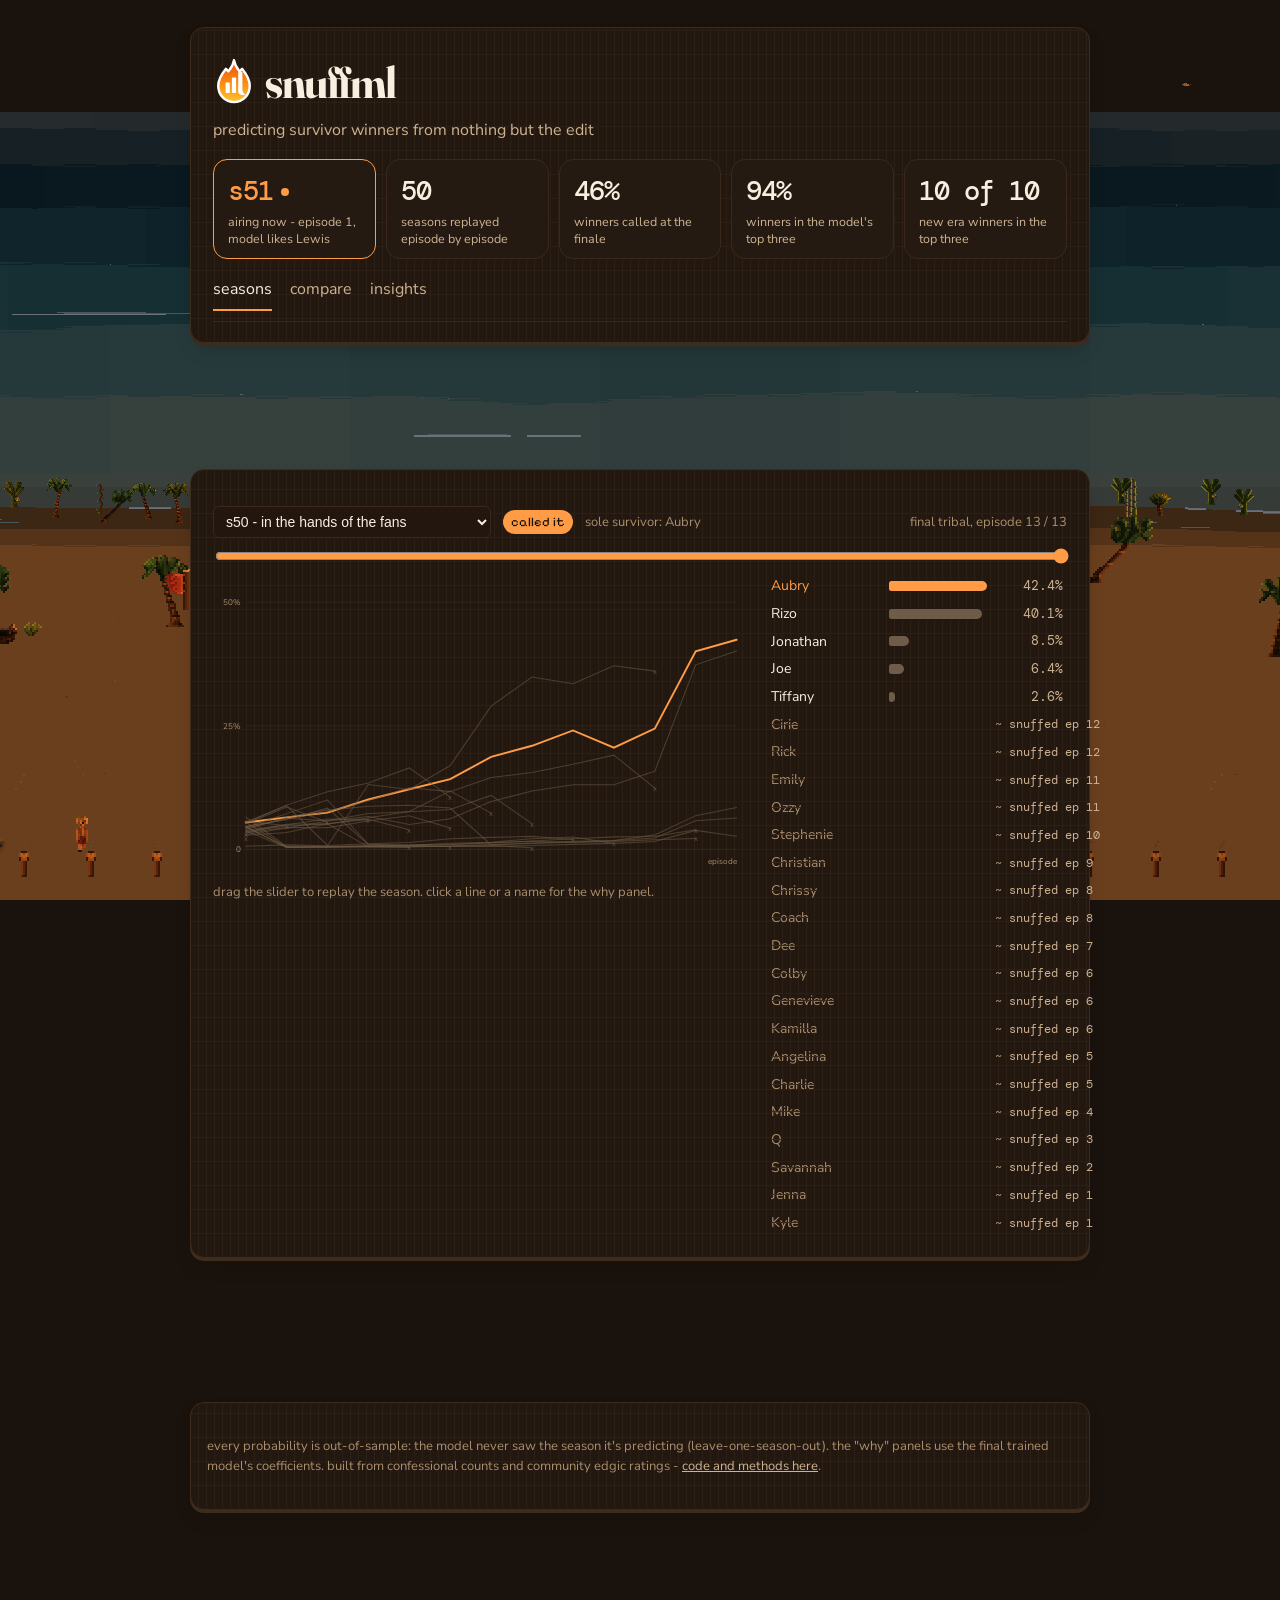
==== docs/index.html @ 655a6d67 "s51 is airing, put it on the site also fixes in_game, exile island counted as eliminated" ====
<!doctype html>
<html lang="en">
<head>
<meta charset="utf-8">
<meta name="viewport" content="width=device-width, initial-scale=1">
<title>snuffml - does the edit know the winner?</title>
<meta name="description" content="predicting survivor winners from nothing but the edit. 50 seasons replayed episode by episode with out-of-sample probabilities.">
<meta property="og:title" content="snuffml - does the edit know the winner?">
<meta property="og:description" content="predicting survivor winners from nothing but the edit. 50 seasons replayed episode by episode.">
<meta property="og:image" content="https://amonsalve1.github.io/snuff_ml/banner.png">
<meta name="theme-color" content="#faf6ec">
<link rel="icon" type="image/svg+xml" href="logo.svg">
<link rel="preload" href="fonts/nunito-sans.woff2" as="font" type="font/woff2" crossorigin>
<link rel="preload" href="fonts/dm-mono-400.woff2" as="font" type="font/woff2" crossorigin>
<link rel="stylesheet" href="site.css?v=29">
<script>
  // light state before first paint so the page never flashes the wrong palette.
  // mirrors js/daypart.js - keep the thresholds in sync.
  (function () {
    var m = (location.hash || '').match(/^#\/season\/(\d+)(?:\/(\d+))?/);
    var part = 'midday';
    if (/^#\/compare/.test(location.hash)) part = 'golden';
    else if (/^#\/insights/.test(location.hash)) part = 'morning';
    else if (m && m[2]) {
      // no episode count yet at boot, so assume a 13 episode season; the real
      // count corrects this on first render without a visible jump
      var p = Math.max(0, Math.min(1, (parseInt(m[2], 10) - 1) / 12));
      part = p < 0.4 ? 'midday' : p < 0.7 ? 'golden' : p < 0.9 ? 'dusk' : 'night';
    }
    var root = document.documentElement;
    root.dataset.daypart = part;
    root.dataset.theme = part === 'dusk' || part === 'night' ? 'night' : 'day';
  })();
</script>
</head>
<body>
<canvas id="scene" aria-hidden="true"></canvas>
<header class="plank">
  <h1><img class="logo" src="logo.svg" alt="">snuffml</h1>
  <p class="tag">predicting survivor winners from nothing but the edit</p>
  <div id="hero-stats" class="stats" hidden></div>
  <nav>
    <a href="#/season/50" data-view="season">seasons</a>
    <a href="#/compare" data-view="compare">compare</a>
    <a href="#/insights" data-view="insights">insights</a>
  </nav>
</header>

<main class="plank">
  <section id="view-season" hidden></section>
  <section id="view-compare" hidden></section>
  <section id="view-insights" hidden></section>
</main>

<footer class="plank">
  <p>every probability is out-of-sample: the model never saw the season it's
  predicting (leave-one-season-out). the "why" panels use the final trained
  model's coefficients. built from confessional counts and community edgic
  ratings - <a href="https://github.com/amonsalve1/snuff_ml">code and methods here</a>.</p>
</footer>

<div id="tooltip" hidden></div>
<script type="module" src="js/app.js?v=29"></script>
</body>
</html>
---- docs/site.css ----
/* ---------------------------------------------------------------- type ---- */
/* self hosted, latin only. the display face is the full fraunces build so the
   optical size and wonk axes actually do something; it loads as optional so a
   late swap can never reflow a chart label. */
@font-face {
  font-family: "Fraunces";
  src: url("fonts/fraunces.woff2") format("woff2");
  font-weight: 100 900;
  font-display: optional;
}
@font-face {
  font-family: "Nunito Sans";
  src: url("fonts/nunito-sans.woff2") format("woff2");
  font-weight: 200 1000;
  font-display: swap;
}
@font-face {
  font-family: "Pixelify Sans";
  src: url("fonts/pixelify.woff2") format("woff2");
  font-weight: 400 700;
  font-display: swap;
}
@font-face {
  font-family: "DM Mono";
  src: url("fonts/dm-mono-400.woff2") format("woff2");
  font-weight: 400;
  font-display: swap;
}
@font-face {
  font-family: "DM Mono";
  src: url("fonts/dm-mono-500.woff2") format("woff2");
  font-weight: 500;
  font-display: swap;
}

/* ------------------------------------------------------------- palette ---- */
/* registering the colours makes them animatable, so a daypart change can cross
   fade the whole page without redrawing a single svg node. */
@property --bg { syntax: "<color>"; inherits: true; initial-value: #faf6ec; }
@property --panel { syntax: "<color>"; inherits: true; initial-value: #f1ecdd; }
@property --parchment { syntax: "<color>"; inherits: true; initial-value: #f4eeda; }
@property --parchment-line { syntax: "<color>"; inherits: true; initial-value: #d9d0b2; }
@property --field { syntax: "<color>"; inherits: true; initial-value: #ffffff; }
@property --ink { syntax: "<color>"; inherits: true; initial-value: #2b2820; }
@property --muted { syntax: "<color>"; inherits: true; initial-value: #605b4b; }
@property --faint { syntax: "<color>"; inherits: true; initial-value: #6b6755; }
@property --line { syntax: "<color>"; inherits: true; initial-value: #ddd6c1; }
@property --flame { syntax: "<color>"; inherits: true; initial-value: #b34800; }
@property --amber { syntax: "<color>"; inherits: true; initial-value: #8a6408; }
@property --gray { syntax: "<color>"; inherits: true; initial-value: #c6bfab; }
@property --good { syntax: "<color>"; inherits: true; initial-value: #4d6b31; }
@property --bad { syntax: "<color>"; inherits: true; initial-value: #953527; }
@property --plank { syntax: "<color>"; inherits: true; initial-value: #eee8d6; }
@property --plank-grain { syntax: "<color>"; inherits: true; initial-value: #eee8d6; }
@property --plank-edge { syntax: "<color>"; inherits: true; initial-value: #eee8d6; }
@property --on-flame { syntax: "<color>"; inherits: true; initial-value: #fff8f0; }

/* six light states. the season scrubber walks midday -> golden -> dusk -> night;
   compare sits at golden and insights at morning. every ink/surface pair here
   clears wcag AA against its own background - the dark states are not the light
   ones dimmed, they are stepped separately so numbers stay readable. */
:root,
:root[data-daypart="midday"] {
  --plank: #eee8d6; --plank-grain: #e0d8c2; --plank-edge: #c9bfa2;
  --bg: #faf6ec; --panel: #f1ecdd; --parchment: #f4eeda; --parchment-line: #d9d0b2;
  --field: #fffdf6; --ink: #2b2820; --muted: #605b4b; --faint: #6b6755;
  --line: #ddd6c1; --flame: #af4600; --amber: #8a6408; --gray: #c6bfab;
  --good: #4d6b31; --bad: #953527; --on-flame: #fff8f0;
}
:root[data-daypart="dawn"] {
  --plank: #f3ded0; --plank-grain: #e6cdbb; --plank-edge: #d3b7a2;
  --bg: #fdefe6; --panel: #f7e2d4; --parchment: #f9e8db; --parchment-line: #e0c6b4;
  --field: #fff9f4; --ink: #2f2620; --muted: #665246; --faint: #755e50;
  --line: #e8d3c4; --flame: #b0400d; --amber: #8f6410; --gray: #cdb7a6;
  --good: #4f6836; --bad: #9c3122; --on-flame: #fff8f0;
}
:root[data-daypart="morning"] {
  --plank: #f2e7d2; --plank-grain: #e5d8bf; --plank-edge: #d2c3a4;
  --bg: #fdf5e8; --panel: #f4ebd8; --parchment: #f7f0dd; --parchment-line: #ddd2b6;
  --field: #fffcf4; --ink: #2c2821; --muted: #615a4d; --faint: #6b6454;
  --line: #e2d9c4; --flame: #b04700; --amber: #8a6408; --gray: #c8c0ab;
  --good: #4d6b31; --bad: #98362a; --on-flame: #fff8f0;
}
:root[data-daypart="golden"] {
  --plank: #f4e0bd; --plank-grain: #e8d0a6; --plank-edge: #d0b585;
  --bg: #fdf0d9; --panel: #f7e5c4; --parchment: #faecd0; --parchment-line: #e2cda2;
  --field: #fff9ec; --ink: #33291d; --muted: #63543a; --faint: #706041;
  --line: #e6d2ab; --flame: #af4005; --amber: #8a6208; --gray: #cfbb95;
  --good: #4e6630; --bad: #96331e; --on-flame: #fff8f0;
}
:root[data-daypart="dusk"] {
  --plank: #33231a; --plank-grain: #3d2b20; --plank-edge: #4d3826;
  --bg: #2a1d17; --panel: #372619; --parchment: #3d2b1c; --parchment-line: #5a4029;
  --field: #33231a; --ink: #f7ecdd; --muted: #c9b295; --faint: #a58f72;
  --line: #4a3526; --flame: #ff8a33; --amber: #e8ae43; --gray: #7a6752;
  --good: #9dc06a; --bad: #f07a5e; --on-flame: #2a1408;
}
:root[data-daypart="night"] {
  --plank: #231810; --plank-grain: #2c1f15; --plank-edge: #3d2b1c;
  --bg: #1a120d; --panel: #251a12; --parchment: #2b1e14; --parchment-line: #48331f;
  --field: #22160f; --ink: #f9efe0; --muted: #cdb392; --faint: #a98e6c;
  --line: #3a281c; --flame: #ff9c45; --amber: #f0b957; --gray: #6e5c48;
  --good: #a8c974; --bad: #f4836a; --on-flame: #1f1006;
}

:root {
  /* type */
  --font-display: "Fraunces", "Iowan Old Style", Georgia, serif;
  --font-sans: "Nunito Sans", -apple-system, "Segoe UI", Roboto, Helvetica, sans-serif;
  --font-mono: "DM Mono", ui-monospace, "SF Mono", Menlo, monospace;
  --font-pixel: "Pixelify Sans", "Courier New", monospace;
  --t--1: 13px;
  --t-0: 16px;
  --t-1: 20px;
  --t-2: 26px;
  --t-3: 34px;
  --t-4: 44px;
  /* space */
  --sp-1: 4px;
  --sp-2: 8px;
  --sp-3: 14px;
  --sp-4: 20px;
  --sp-5: 32px;
  --sp-6: 48px;
  /* a radius language: cards are soft, chips are pills, data ends are clipped */
  --r-card: 14px;
  --r-chip: 999px;
  --r-bar: 3px;
  /* custom curves only. light is slow to change, controls are quick */
  --ease-light: cubic-bezier(0.32, 0.06, 0.22, 1);
  --ease-out: cubic-bezier(0.22, 1, 0.36, 1);
  --t-fast: 140ms;
  --t-mid: 260ms;
  --t-light: 900ms;

  transition:
    --bg var(--t-light) var(--ease-light),
    --panel var(--t-light) var(--ease-light),
    --parchment var(--t-light) var(--ease-light),
    --parchment-line var(--t-light) var(--ease-light),
    --field var(--t-light) var(--ease-light),
    --ink var(--t-light) var(--ease-light),
    --muted var(--t-light) var(--ease-light),
    --faint var(--t-light) var(--ease-light),
    --line var(--t-light) var(--ease-light),
    --flame var(--t-light) var(--ease-light),
    --amber var(--t-light) var(--ease-light),
    --gray var(--t-light) var(--ease-light),
    --good var(--t-light) var(--ease-light),
    --bad var(--t-light) var(--ease-light),
    --plank var(--t-light) var(--ease-light),
    --plank-grain var(--t-light) var(--ease-light),
    --on-flame var(--t-light) var(--ease-light);
}

/* the light cuts instead of fading when motion is unwelcome */
@media (prefers-reduced-motion: reduce) {
  :root { transition: none; }
}

* { box-sizing: border-box; }

/* the island is the page now: a fixed world behind everything that scrolling
   walks you down through. the content rides on planks and parchment on top of
   it, which is what keeps every number on an opaque surface. */
#scene {
  position: fixed;
  inset: 0;
  width: 100vw;
  height: 100vh;
  z-index: -2;
  pointer-events: none;
}

/* planks: the surfaces the information actually sits on. grain is two very low
   contrast repeating gradients, so it reads as wood without ever fighting text
   (measured at 1.1-1.2:1 against the plank itself). */
.plank {
  border-radius: var(--r-card);
  padding-top: var(--sp-4);
  padding-bottom: var(--sp-4);
  background-color: var(--plank);
  background-image:
    repeating-linear-gradient(90deg, transparent 0 7px, var(--plank-grain) 7px 8px),
    repeating-linear-gradient(0deg, transparent 0 23px, var(--plank-grain) 23px 24px);
  border: 1px solid var(--plank-edge);
  box-shadow: 0 3px 0 0 var(--plank-edge), 0 10px 22px -12px rgba(20, 12, 6, 0.55);
}

/* with a scene under the page, the reading column becomes a sheet of paper
   lying on the beach: solid where the data is, island showing at the margins.
   this is the whole legibility contract - atmosphere in the chrome, never
   under a number. */
header, main, footer { position: relative; }
main > section { position: relative; }


body {
  margin: 0;
  background: var(--bg);
  color: var(--ink);
  font: var(--t-0)/1.55 var(--font-sans);
  font-variation-settings: "wght" 400;
}

header, main, footer {
  max-width: 900px;
  margin: 0 auto;
  padding: 0 22px;
}
/* gaps between the boards are where the island shows through */
header { margin-top: 3vh; }
main { margin-top: 14vh; }
footer { margin-top: 16vh; margin-bottom: 12vh; }


h1 {
  font-family: var(--font-display);
  font-size: var(--t-4);
  font-weight: 700;
  /* the display face carries opsz and wonk; at this size both are the point */
  font-variation-settings: "opsz" 96, "WONK" 1;
  margin: 0;
  letter-spacing: -1.5px;
  display: flex;
  align-items: center;
  gap: 10px;
}
.logo {
  width: 42px;
  height: auto;
  animation: flicker 3s infinite ease-in-out;
  transform-origin: 50% 88%;
}
@keyframes flicker {
  0%, 100% { transform: scaleY(1) rotate(-0.6deg); }
  30% { transform: scaleY(1.04) rotate(1deg); }
  55% { transform: scaleY(0.97) rotate(-1.2deg); }
  75% { transform: scaleY(1.02) rotate(0.5deg); }
}
@media (prefers-reduced-motion: reduce) { .logo { animation: none; } }

.stats { display: grid; grid-template-columns: repeat(4, 1fr); gap: 10px; margin: 16px 0 18px; }
.stats .tile {
  background: var(--panel);
  border: 1px solid var(--line);
  border-radius: var(--r-card);
  padding: 10px 14px;
}
.stats .tile b {
  display: block;
  font-family: var(--font-mono);
  font-weight: 500;
  font-size: 27px;
  letter-spacing: -1px;
}
.stats .tile span { display: block; color: var(--muted); font-size: 12.5px; line-height: 1.35; margin-top: 2px; }
@media (max-width: 720px) { .stats { grid-template-columns: 1fr 1fr; } }
h2 {
  font-family: var(--font-display);
  font-size: var(--t-2);
  font-weight: 600;
  font-variation-settings: "opsz" 48, "WONK" 1;
  letter-spacing: -0.4px;
  margin: var(--sp-5) 0 var(--sp-1);
}
h3 {
  font-family: var(--font-display);
  font-size: var(--t-0);
  font-weight: 600;
  font-variation-settings: "opsz" 24, "WONK" 1;
  margin: 18px 0 4px;
  color: var(--muted);
}
h1, h2, h3, nav, .tag, button, label, select { text-transform: lowercase; }
.tag { color: var(--muted); margin: 2px 0 14px; }

nav { display: flex; gap: 18px; border-bottom: 1px solid var(--line); padding-bottom: 10px; }
nav a { color: var(--muted); text-decoration: none; }
nav a.active { color: var(--ink); border-bottom: 2px solid var(--flame); padding-bottom: 8px; }
nav a:hover { color: var(--ink); }

main { padding-bottom: 40px; }

footer {
  border-top: 1px solid var(--line);
  color: var(--faint);
  font-size: 13px;
  padding: 14px 16px 30px;
}
footer a { color: var(--muted); }

select, button, input[type="range"] { accent-color: var(--flame); }
select {
  background: var(--field);
  color: var(--ink);
  border: 1px solid var(--line);
  border-radius: 6px;
  padding: 6px 8px;
  font-size: 14px;
}

.controls { display: flex; flex-wrap: wrap; gap: 12px; align-items: center; margin: 16px 0 8px; }
.controls .spacer { flex: 1; }

.badge {
  font-family: var(--font-pixel);
  font-size: 13px;
  font-weight: 600;
  padding: 2px 8px;
  border-radius: var(--r-chip);
  color: var(--on-flame);
}
.badge.called { background: var(--flame); }
.badge.top3 { background: var(--amber); }
.badge.missed, .badge.edge { background: var(--bad); }

/* ---------------------------------------------------------------- live ---- */
/* a season still on the air. every colour here is a daypart token, so the live
   state comes along for free in all six light states. the chip is ink on panel
   (11:1 at the worst daypart) with the flame only doing the dot and the edge,
   because flame on plank is a hair over AA and a chip is not the place to spend
   that margin. */
.badge.live {
  display: inline-flex;
  align-items: center;
  gap: 6px;
  background: var(--panel);
  color: var(--ink);
  border: 1px solid var(--flame);
}
.badge.live .dot {
  width: 7px;
  height: 7px;
  border-radius: 50%;
  background: var(--flame);
  animation: live-pulse 1.8s var(--ease-light) infinite;
}
@keyframes live-pulse {
  0%, 100% { opacity: 1; transform: scale(1); }
  50% { opacity: 0.4; transform: scale(0.7); }
}
/* the pulse is the only thing that moves; without motion it just sits there lit */
@media (prefers-reduced-motion: reduce) {
  .badge.live .dot { animation: none; opacity: 1; transform: none; }
}

/* "model likes: X" stands in for "sole survivor: X". muted label, ink name, so
   it never reads like a result */
.note.pick { color: var(--muted); }
.note.pick b { color: var(--ink); font-weight: 700; }

/* the airing season gets a fifth hero tile and it is a link into the season */
.stats.has-live { grid-template-columns: repeat(5, 1fr); }
.stats .tile.live {
  display: block;
  color: inherit;
  text-decoration: none;
  border-color: var(--flame);
}
.stats .tile.live:hover { background: var(--field); }
.stats .tile.live:focus-visible { outline: 2px solid var(--flame); outline-offset: 2px; }
.stats .tile.live b { color: var(--flame); }
.stats .tile.live b::after {
  content: "";
  display: inline-block;
  vertical-align: middle;
  width: 8px;
  height: 8px;
  margin: -2px 0 0 8px;
  border-radius: 50%;
  background: var(--flame);
  animation: live-pulse 1.8s var(--ease-light) infinite;
}
@media (prefers-reduced-motion: reduce) {
  .stats .tile.live b::after { animation: none; }
}
/* five tiles need the room; below that the live one is a banner over a 2x2 */
@media (max-width: 880px) {
  .stats.has-live { grid-template-columns: 1fr 1fr; }
  .stats.has-live .tile.live { grid-column: 1 / -1; }
}

.chart-wrap { position: relative; }
.chart-wrap svg { width: 100%; height: auto; display: block; }

#tooltip {
  font-family: var(--font-mono);
  position: fixed;
  pointer-events: none;
  background: var(--ink);
  color: var(--bg);
  font-size: 13px;
  padding: 4px 8px;
  border-radius: 6px;
  z-index: 10;
  white-space: nowrap;
}

.layout { display: grid; grid-template-columns: 1fr 300px; gap: 20px; align-items: start; }
@media (max-width: 720px) { .layout { grid-template-columns: 1fr; } }

.board { font-size: 14px; }
.board .row {
  display: grid;
  grid-template-columns: 110px 1fr 68px;
  gap: 8px;
  align-items: center;
  padding: 3px 4px;
  border-radius: 6px;
  cursor: pointer;
}
.board .row:hover, .board .row.selected { background: var(--panel); }
.board .row > span:nth-child(2) { display: block; }
.board .row .bar {
  display: block;
  height: 10px;
  border-radius: var(--r-bar) 6px 6px var(--r-bar);
  background: var(--gray);
  transition: width 0.25s ease;
}
/* .leader is the live season's front runner: same treatment as a winner, since
   it is the same "this is the one the model is pointing at" row */
.board .row.winner .bar, .board .row.leader .bar { background: var(--flame); }
.board .row.winner .name, .board .row.leader .name { color: var(--flame); font-weight: 600; }
.board .row .pct { text-align: right; color: var(--muted); font-family: var(--font-mono); font-size: 13px; white-space: nowrap; }
.board .row.out { color: var(--faint); cursor: default; }
.board .row.out .name { text-decoration: line-through; text-decoration-color: var(--line); }
.board .row.out .pct::before { content: "~ "; color: var(--faint); }
.board .row.out .pct { font-family: var(--font-mono); font-size: 12px; }
.board .name { overflow: hidden; text-overflow: ellipsis; white-space: nowrap; }

.why {
  background: var(--parchment);
  color: var(--ink);
  border: 1px solid var(--parchment-line);
  border-radius: 4px 10px 6px 10px;
  box-shadow: 0 4px 14px rgba(90, 80, 50, 0.18);
  transform: rotate(-0.6deg);
  padding: 14px 16px;
  font-size: 14px;
  margin: 0 0 18px;
}
.why h3 {
  margin-top: 0;
  color: var(--ink);
  font-weight: 700;
  border-bottom: 1px solid var(--parchment-line);
  padding-bottom: 6px;
}
.why .heat {
  display: flex;
  justify-content: space-between;
  align-items: baseline;
  border-bottom: 1px dashed var(--parchment-line);
  padding-bottom: 6px;
  margin-bottom: 8px;
  font-weight: 700;
}
.why .heat b { font-family: var(--font-mono); font-weight: 500; font-size: 20px; }
.why .heat b.pos { color: var(--flame); }
.why .heat b.neg { color: var(--bad); }
.why select { margin-left: 4px; font-size: 12px; padding: 2px 4px; }
.why .wrow { display: grid; grid-template-columns: 1fr 90px; gap: 8px; align-items: center; margin: 6px 0; }
.why .wrow > span:last-child { display: block; }
.why .wbar { display: block; height: 8px; border-radius: 4px; }
.why .up { background: var(--good); justify-self: start; }
.why .down { background: var(--bad); justify-self: start; }
.why .hint { color: var(--muted); font-size: 12px; }

.duel { display: grid; grid-template-columns: 1fr 1fr; gap: 16px; margin-top: 4px; align-items: start; }
.duel .note, .duel-foot { grid-column: 1 / -1; }
.duel .note { margin: 0 0 2px; font-weight: 600; color: var(--ink); }
.duel .why { margin: 0; }
.duel .why:nth-of-type(2) { transform: rotate(0.5deg); }
.duel-foot { margin-top: 2px; }
@media (max-width: 720px) { .duel { grid-template-columns: 1fr; } }

table { border-collapse: collapse; font-size: 14px; width: 100%; margin: 8px 0 18px; }
th, td { text-align: left; padding: 5px 10px 5px 0; border-bottom: 1px solid var(--line); }
th { color: var(--muted); font-weight: 600; }
td.num { font-family: var(--font-mono); font-size: 13px; }
tr.link { cursor: pointer; }
tr.link:hover td { color: var(--flame); }

.legend { display: flex; gap: 16px; color: var(--muted); font-size: 13px; margin: 6px 0; flex-wrap: wrap; }
.legend .sw { display: inline-block; width: 10px; height: 10px; border-radius: 3px; margin-right: 5px; }

.note { color: var(--faint); font-size: 13px; }

/* the live bet: the model putting money down in public */
.bet {
  margin: var(--sp-3) 0 0;
  padding: 10px 14px;
  font-size: 13px;
  line-height: 1.5;
  color: var(--ink);
  background: var(--panel);
  border-left: 3px solid var(--flame);
  border-radius: 0 var(--r-card) var(--r-card) 0;
}
.bet b { color: var(--flame); }
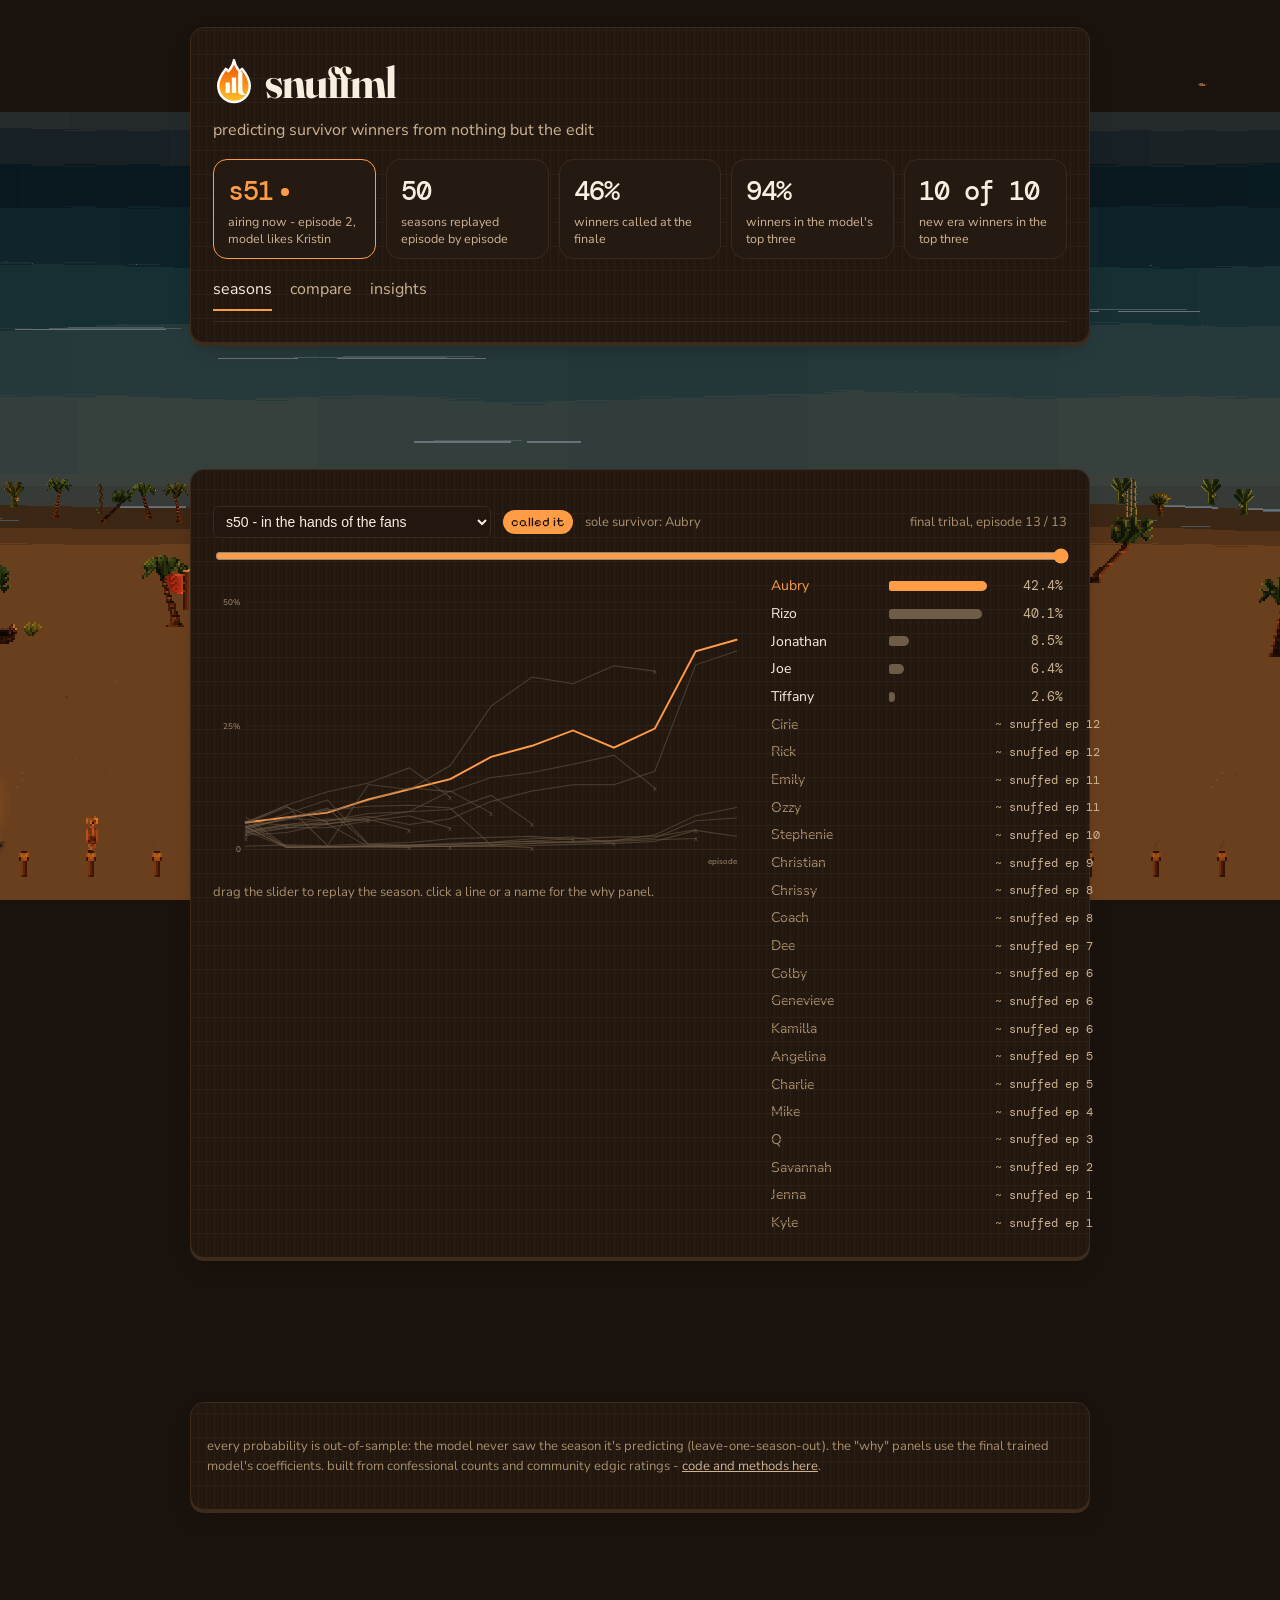
==== commit 32a79ed8: "s51 episode 2, provisional counts hand entered from a fan tally until survivoR catches up" ====
--- a/docs/index.html
+++ b/docs/index.html
@@ -12,7 +12,7 @@
 <link rel="icon" type="image/svg+xml" href="logo.svg">
 <link rel="preload" href="fonts/nunito-sans.woff2" as="font" type="font/woff2" crossorigin>
 <link rel="preload" href="fonts/dm-mono-400.woff2" as="font" type="font/woff2" crossorigin>
-<link rel="stylesheet" href="site.css?v=29">
+<link rel="stylesheet" href="site.css?v=30">
 <script>
   // light state before first paint so the page never flashes the wrong palette.
   // mirrors js/daypart.js - keep the thresholds in sync.
@@ -60,6 +60,6 @@
 </footer>
 
 <div id="tooltip" hidden></div>
-<script type="module" src="js/app.js?v=29"></script>
+<script type="module" src="js/app.js?v=30"></script>
 </body>
 </html>
--- a/docs/site.css
+++ b/docs/site.css
@@ -500,3 +500,15 @@
   border-radius: 0 var(--r-card) var(--r-card) 0;
 }
 .bet b { color: var(--flame); }
+
+/* provisional data: say so on the page, not just in the commit */
+.provisional {
+  margin: var(--sp-3) 0 0;
+  padding: 9px 13px;
+  font-size: 12.5px;
+  line-height: 1.5;
+  color: var(--ink);
+  background: var(--parchment);
+  border: 1px dashed var(--parchment-line);
+  border-radius: var(--r-card);
+}
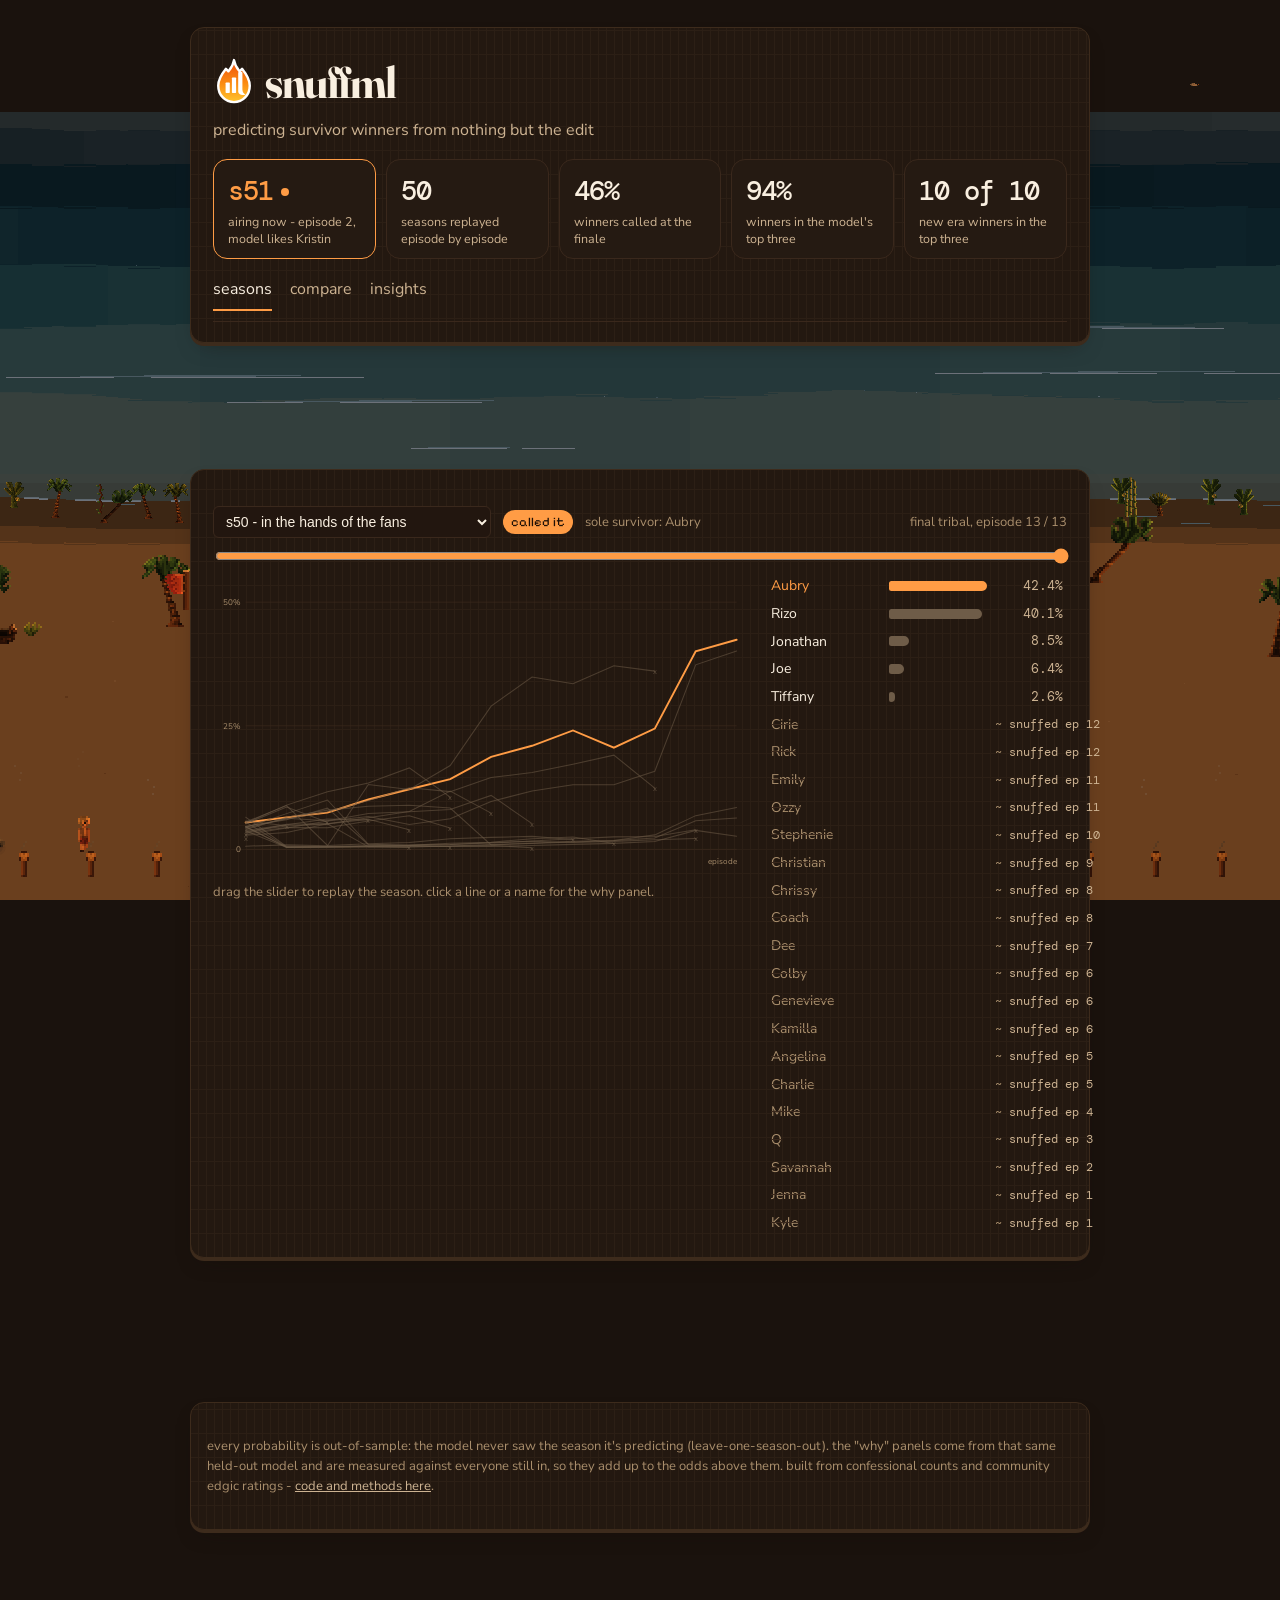
==== commit 424c1146: "footer says where the why panels come from" ====
--- a/docs/index.html
+++ b/docs/index.html
@@ -54,8 +54,9 @@
 
 <footer class="plank">
   <p>every probability is out-of-sample: the model never saw the season it's
-  predicting (leave-one-season-out). the "why" panels use the final trained
-  model's coefficients. built from confessional counts and community edgic
+  predicting (leave-one-season-out). the "why" panels come from that same
+  held-out model and are measured against everyone still in, so they add up to
+  the odds above them. built from confessional counts and community edgic
   ratings - <a href="https://github.com/amonsalve1/snuff_ml">code and methods here</a>.</p>
 </footer>
 
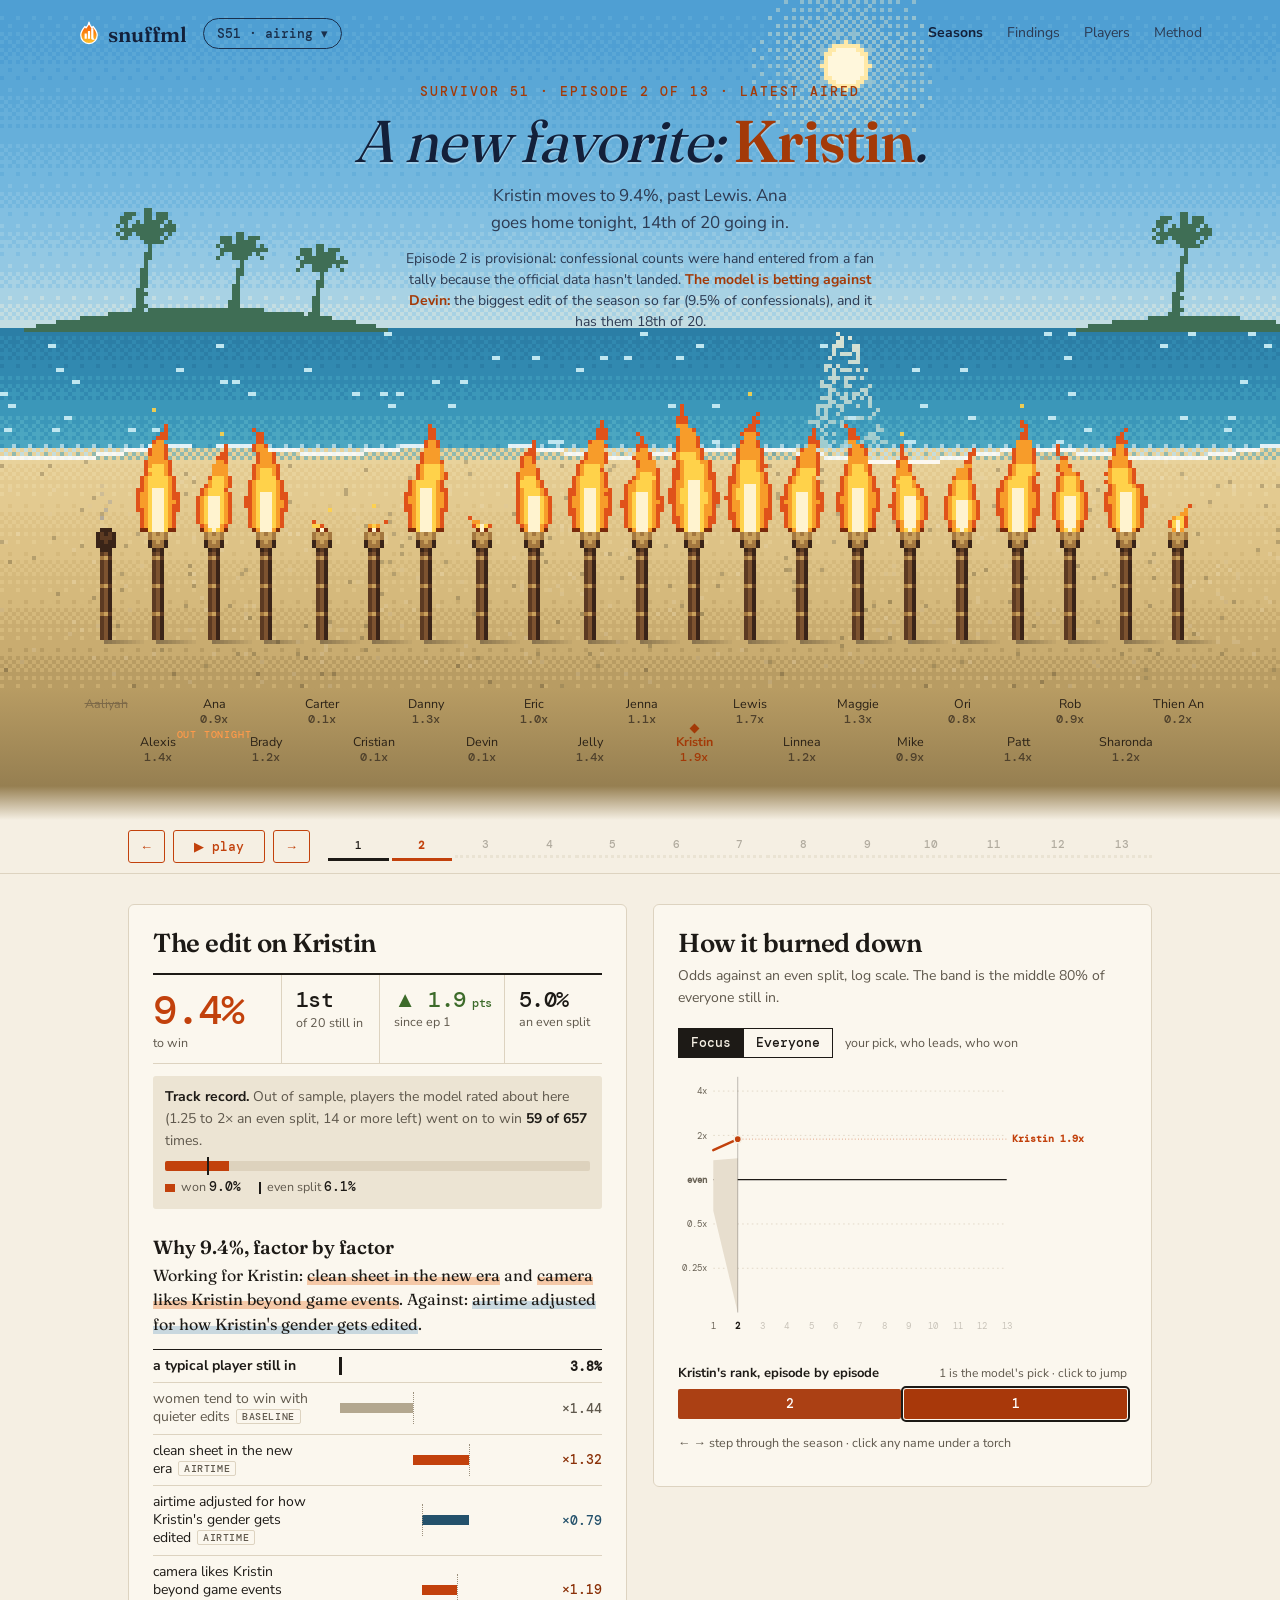
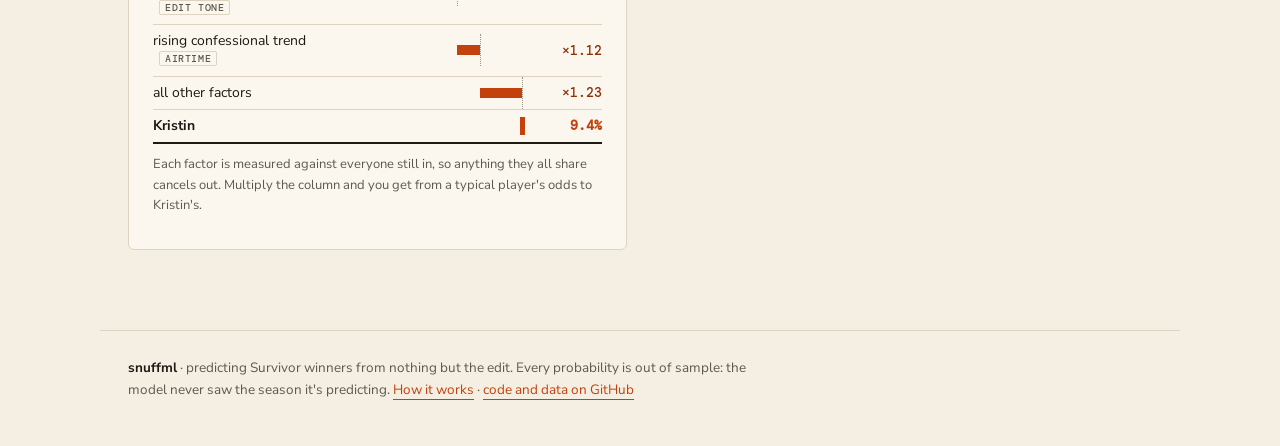
==== commit bbfc3b5b: "season view replaces the old single page site old #/season links still land on the right episode, #/" ====
--- a/docs/index.html
+++ b/docs/index.html
@@ -1,66 +1,204 @@
-<!doctype html>
-<html lang="en">
-<head>
-<meta charset="utf-8">
+<!doctype html><html lang="en"><head><meta charset="utf-8">
 <meta name="viewport" content="width=device-width, initial-scale=1">
-<title>snuffml - does the edit know the winner?</title>
-<meta name="description" content="predicting survivor winners from nothing but the edit. 50 seasons replayed episode by episode with out-of-sample probabilities.">
-<meta property="og:title" content="snuffml - does the edit know the winner?">
-<meta property="og:description" content="predicting survivor winners from nothing but the edit. 50 seasons replayed episode by episode.">
+<title>snuffml · does the edit know the winner?</title>
+<meta name="description" content="Predicting Survivor winners from nothing but the edit. 51 seasons replayed episode by episode, every probability out of sample.">
+<meta property="og:title" content="snuffml · does the edit know the winner?">
+<meta property="og:description" content="Predicting Survivor winners from nothing but the edit. 51 seasons replayed episode by episode, every probability out of sample.">
 <meta property="og:image" content="https://amonsalve1.github.io/snuff_ml/banner.png">
-<meta name="theme-color" content="#faf6ec">
+<meta name="theme-color" content="#0a0e24">
 <link rel="icon" type="image/svg+xml" href="logo.svg">
 <link rel="preload" href="fonts/nunito-sans.woff2" as="font" type="font/woff2" crossorigin>
-<link rel="preload" href="fonts/dm-mono-400.woff2" as="font" type="font/woff2" crossorigin>
-<link rel="stylesheet" href="site.css?v=30">
+<link rel="preload" href="fonts/dm-mono-500.woff2" as="font" type="font/woff2" crossorigin>
+<link rel="stylesheet" href="pages.css?v=31">
+<link rel="stylesheet" href="season.css?v=31">
 <script>
-  // light state before first paint so the page never flashes the wrong palette.
-  // mirrors js/daypart.js - keep the thresholds in sync.
+  // links from the old single page site: #/season/41/7/<id> and the two views it had
   (function () {
-    var m = (location.hash || '').match(/^#\/season\/(\d+)(?:\/(\d+))?/);
-    var part = 'midday';
-    if (/^#\/compare/.test(location.hash)) part = 'golden';
-    else if (/^#\/insights/.test(location.hash)) part = 'morning';
-    else if (m && m[2]) {
-      // no episode count yet at boot, so assume a 13 episode season; the real
-      // count corrects this on first render without a visible jump
-      var p = Math.max(0, Math.min(1, (parseInt(m[2], 10) - 1) / 12));
-      part = p < 0.4 ? 'midday' : p < 0.7 ? 'golden' : p < 0.9 ? 'dusk' : 'night';
-    }
-    var root = document.documentElement;
-    root.dataset.daypart = part;
-    root.dataset.theme = part === 'dusk' || part === 'night' ? 'night' : 'day';
+    var h = location.hash, m = h.match(/^#\/season\/(\d+)(?:\/(\d+))?/);
+    if (m) location.replace("#s" + m[1] + (m[2] ? "/ep" + m[2] : ""));
+    else if (/^#\/insights/.test(h)) location.replace("findings.html");
+    else if (/^#\/compare/.test(h)) location.replace("findings.html#record");
   })();
 </script>
-</head>
-<body>
-<canvas id="scene" aria-hidden="true"></canvas>
-<header class="plank">
-  <h1><img class="logo" src="logo.svg" alt="">snuffml</h1>
-  <p class="tag">predicting survivor winners from nothing but the edit</p>
-  <div id="hero-stats" class="stats" hidden></div>
-  <nav>
-    <a href="#/season/50" data-view="season">seasons</a>
-    <a href="#/compare" data-view="compare">compare</a>
-    <a href="#/insights" data-view="insights">insights</a>
-  </nav>
-</header>
-
-<main class="plank">
-  <section id="view-season" hidden></section>
-  <section id="view-compare" hidden></section>
-  <section id="view-insights" hidden></section>
-</main>
-
-<footer class="plank">
-  <p>every probability is out-of-sample: the model never saw the season it's
-  predicting (leave-one-season-out). the "why" panels come from that same
-  held-out model and are measured against everyone still in, so they add up to
-  the odds above them. built from confessional counts and community edgic
-  ratings - <a href="https://github.com/amonsalve1/snuff_ml">code and methods here</a>.</p>
-</footer>
-
-<div id="tooltip" hidden></div>
-<script type="module" src="js/app.js?v=30"></script>
-</body>
-</html>
+</head><body>
+<section class="hero" id="hero">
+  <div class="top"><b><img src="logo.svg" alt="">snuffml</b><div class="sw-wrap"><button type="button" id="season-btn" aria-expanded="false" aria-controls="season-pop"></button>
+  <div id="season-pop" role="dialog" aria-label="choose a season" hidden></div></div>
+  <nav><a class="on" href="index.html" aria-current="page">Seasons</a><a href="findings.html">Findings</a><a href="players.html">Players</a><a href="method.html">Method</a></nav></div>
+  <div class="copy" aria-live="polite"><div class="kicker" id="kicker"></div><h1 id="h1"></h1><p class="deck" id="deck"></p><p class="live-note" id="live-note" hidden></p></div>
+</section>
+<div class="labels" id="labels"></div>
+<div class="tl" id="tl"><div class="tl-in">
+  <button type="button" id="prev" aria-label="previous episode">←</button>
+  <button type="button" id="play">▶ play</button>
+  <button type="button" id="next" aria-label="next episode">→</button>
+  <div class="eps" id="eps"></div></div></div>
+<article><div class="cols">
+<section id="panel" class="panel" aria-live="polite"></section>
+<section class="chartcol"><h2>How it burned down</h2>
+<p class="sub">Odds against an even split, log scale. The band is the middle 80% of everyone still in.</p>
+<div class="modes" role="group" aria-label="who to draw">
+  <button type="button" data-mode="focus" aria-pressed="true">Focus</button>
+  <button type="button" data-mode="all" aria-pressed="false">Everyone</button>
+  <span class="mode-hint" id="mode-hint"></span></div>
+<div id="chart"></div><div id="rankpath"></div>
+<p class="keys">← → step through the season · click any name under a torch</p></section>
+</div></article>
+<footer class="site-foot"><p><b>snuffml</b> · predicting Survivor winners from nothing but the edit.
+  Every probability is out of sample: the model never saw the season it's predicting.
+  <a href="method.html">How it works</a> · <a href="https://github.com/amonsalve1/snuff_ml">code and data on GitHub</a></p></footer>
+<script type="module">
+import { load, loadIndex, loadTrack, ranked, heat, seasonChart, slug, ordinal } from "./js/common.js?v=31";
+import { story } from "./js/story.js?v=31";
+import { rollText, fadeSwap, countTo, tween } from "./js/motion.js?v=31";
+import { createStage } from "./js/stage.js?v=31";
+import { renderPanel, rankPath } from "./js/panel.js?v=31";
+// #s47/ep4/rachel. the old #ep7/erika links still mean s41. a bare url opens
+// whatever is airing, or the latest season when nothing is
+const hash = location.hash;
+let route = hash.match(/^#s(\d+)(?:\/ep(\d+))?(?:\/([\w-]+))?/);
+const legacy = !route && hash.match(/^#ep(\d+)(?:\/([\w-]+))?/);
+if (legacy) route = [legacy[0], "41", legacy[1], legacy[2]];
+const index = await loadIndex();
+const airing = index.seasons.find((x) => x.live);
+const seasonNum = route ? +route[1] : airing ? airing.season : index.seasons[index.seasons.length - 1].season;
+const [{ s, labels: L, meta }, track] = await Promise.all([load(seasonNum), loadTrack()]);
+const eps = s.episodes, n = eps.length;
+document.title = `${meta.name && !/^\d+$/.test(meta.name) ? `Survivor ${s.season}: ${meta.name}` : `Survivor ${s.season}`} · snuffml`;
+const live = !!meta.live;
+// the light walks the length the season will run, so an airing season's
+// newest episode isn't lit like final tribal
+const arc = live ? Math.max(n, meta.expected_episodes || n) : n;
+const pct = (v) => `${(v * 100).toFixed(1)}%`;
+const ord = (k) => { const t = k % 100; return k + (t > 10 && t < 14 ? "th" : ["th", "st", "nd", "rd"][k % 10] || "th"); };
+const roster = [...s.players].sort((a, b) => a.name.localeCompare(b.name));
+
+// #ep7/erika, so any frame can be sent to someone
+const winner = s.players.find((p) => p.winner);
+// with no episode in the url: an airing season opens on its newest episode, a
+// finished one on the frame where the eventual winner is still in the crowd
+function openIdx() {
+  if (live || !winner) return n - 1;
+  const top3 = eps.findIndex((_, j) => winner.probs[j] != null && ranked(s, j).indexOf(winner) < 3);
+  return Math.max(1, Math.min(top3 < 0 ? n - 1 : top3, Math.floor((n - 1) / 2)));
+}
+const asked = route && route[2] ? eps.indexOf(+route[2]) : -1;
+const i0 = asked >= 0 ? asked : openIdx();
+const st = {
+  i: i0,
+  sel: (route && route[3] && s.players.find((p) => slug(p.name) === route[3])) || winner || ranked(s, i0)[0],
+};
+// the season switcher: every season as a cell, coloured by how the model did,
+// the same grid the findings page uses for the record
+const sbtn = document.getElementById("season-btn"), pop = document.getElementById("season-pop");
+sbtn.textContent = `S${s.season}${live ? " · airing" : ""} ▾`;
+const ERA_L = { old: "S1–20", middle: "S21–40", new: "S41 on" };
+pop.innerHTML = ["old", "middle", "new"].map((era) => `<div class="pop-era"><span class="e">${ERA_L[era]}</span><div class="pop-cells">${
+  index.seasons.filter((x) => x.era === era).map((x) => `<a href="#s${x.season}" data-s="${x.season}" class="${x.live ? "airing" : x.outcome}${x.season === s.season ? " cur" : ""}"
+    title="S${x.season}${x.live ? " · airing" : ` · ${x.winner}`}">${x.season}</a>`).join("")}</div></div>`).join("")
+  + `<div class="pop-key"><span><i class="k called"></i>called it</span><span><i class="k top3"></i>top three</span><span><i class="k missed"></i>missed</span><span><i class="k airing"></i>airing</span></div>`;
+const openPop = (on) => { pop.hidden = !on; sbtn.setAttribute("aria-expanded", String(on)); if (on) pop.querySelector("a.cur, a")?.focus(); };
+sbtn.addEventListener("click", () => openPop(pop.hidden));
+pop.addEventListener("click", (ev) => { const a = ev.target.closest("a"); if (!a) return; ev.preventDefault(); location.hash = `#s${a.dataset.s}`; location.reload(); });
+document.addEventListener("keydown", (ev) => { if (ev.key === "Escape" && !pop.hidden) { openPop(false); sbtn.focus(); } });
+document.addEventListener("pointerdown", (ev) => { if (!pop.hidden && !ev.target.closest(".sw-wrap")) openPop(false); });
+
+const hero = document.getElementById("hero"), lab = document.getElementById("labels");
+const stage = createStage(hero, { onLight: (l) => {
+  hero.classList.toggle("day", l.day);
+  hero.classList.toggle("assist", l.contrast < 4.5);
+  lab.classList.toggle("day", l.groundDay);
+  lab.style.setProperty("--sand", l.sand); lab.style.setProperty("--sand-dark", l.sandDark);
+} });
+
+
+// the name strip under the torches is built once and updated in place, so
+// values can count and nothing reflows between episodes
+let labelNodes = null;
+function buildLabels() {
+  const xs = stage.xs();
+  lab.classList.toggle("dense", roster.length > 16);
+  lab.innerHTML = roster.map((p, k) => `<button data-id="${p.id}" style="left:${xs[k] + 2}px"><span class="nm">${p.name}</span><span class="v"></span><span class="tag"></span></button>`).join("");
+  labelNodes = [...lab.querySelectorAll("button")];
+}
+
+let chartObj = null, chartFor = null;
+const CHART = { w: 560, h: 340, padR: 150, mono: "DM Mono", grid: "#ddd3c0", even: "#1d1a16", axis: "#6b6457", ink: "#1d1a16",
+  pack: "#e7dece", pick: "#c2410c", won: "#24516b", bg: "#f5efe3" };
+let chartMode = "focus";
+const modeHint = () => { document.getElementById("mode-hint").textContent = chartMode === "all"
+  ? "hover a line for a name, click to follow them" : "your pick, who leads, who won"; };
+
+function render(animate) {
+  const i = st.i, e = eps[i], sel = st.sel;
+  const items = roster.map((p) => p.probs[i] == null
+    ? { name: p.name, id: p.id, out: true, sel: p === sel }
+    : { name: p.name, id: p.id, heat: heat(s, p, i), sel: p === sel, tag: p.boot === e ? "out tonight" : "" });
+  stage.setItems(items, animate);
+  stage.setLight(arc > 1 ? i / (arc - 1) : 0, animate);
+
+  const sto = story({ s, i, sel, ranked, live, of: arc });
+  fadeSwap(document.getElementById("kicker"), sto.kicker);
+  rollText(document.getElementById("h1"), sto.h);
+  fadeSwap(document.getElementById("deck"), sto.deck, { delay: 260 });
+  // an airing season says what is provisional, and puts its bet on the record
+  const note = document.getElementById("live-note");
+  const bits = [];
+  if (live && (meta.provisional_episodes || []).includes(e))
+    bits.push(`Episode ${e} is provisional: confessional counts were hand entered from a fan tally because the official data hasn't landed.`);
+  if (live && i === n - 1 && meta.bet)
+    bits.push(`<b>The model is betting against ${meta.bet.name}:</b> the biggest edit of the season so far (${meta.bet.share}% of confessionals), and it has them ${ordinal(meta.bet.rank)} of ${meta.bet.of}.`);
+  note.hidden = !bits.length;
+  if (bits.length) fadeSwap(note, bits.join(" "), { delay: 360 });
+
+  if (!labelNodes) buildLabels();
+  items.forEach((it, k) => {
+    const b = labelNodes[k], v = b.querySelector(".v"), tag = b.querySelector(".tag");
+    b.classList.toggle("sel", it.sel); b.classList.toggle("out", !!it.out);
+    b.setAttribute("aria-pressed", it.sel);
+    const p = roster[k];
+    if (it.out) { v.dataset.v = ""; v.textContent = p.boot ? `ep ${p.boot}` : "out"; }
+    else countTo(v, it.heat, (x) => `${x.toFixed(1)}x`, { from: animate && v.dataset.v ? +v.dataset.v : it.heat });
+    tag.textContent = it.out ? "" : it.tag;
+    // the visible value counts; the accessible one is the end state
+    b.setAttribute("aria-label", `${p.name}, ${it.out ? `out in episode ${p.boot}` : `${it.heat.toFixed(1)} times an even split`}${it.tag ? `, ${it.tag}` : ""}`);
+  });
+
+  const epsEl = document.getElementById("eps");
+  epsEl.style.gridTemplateColumns = `repeat(${arc}, 1fr)`;
+  epsEl.innerHTML = eps.map((x, j) => `<button data-i="${j}" aria-label="episode ${x}" class="${j < i ? "done" : j === i ? "now" : ""}">${x}</button>`).join("")
+    + Array.from({ length: arc - n }, (_, k) => `<span class="future" title="not aired yet">${eps[n - 1] + k + 1}</span>`).join("");
+  renderPanel(document.getElementById("panel"), { s, i, sel, labels: L, track, ranked, animate });
+  rankPath(document.getElementById("rankpath"), { s, i, sel, ranked, onEpisode: (j) => { stop(); go(j); } });
+  if (chartFor !== sel) {
+    chartObj = seasonChart(document.getElementById("chart"), s, sel, CHART, tween, { mode: chartMode, slots: arc,
+      onPick: (p) => { st.sel = p; render(true); } });
+    chartFor = sel; chartObj.set(i, false);
+  }
+  else chartObj.set(i, animate);
+  history.replaceState(null, "", `#s${s.season}/ep${e}/${slug(sel.name)}`);
+}
+
+for (const b of document.querySelectorAll(".modes button")) b.addEventListener("click", () => {
+  chartMode = b.dataset.mode;
+  for (const x of document.querySelectorAll(".modes button")) x.setAttribute("aria-pressed", x === b);
+  chartObj.setMode(chartMode); modeHint();
+});
+modeHint();
+const go = (i, animate = true) => { st.i = Math.max(0, Math.min(n - 1, i)); render(animate); };
+lab.addEventListener("click", (ev) => { const b = ev.target.closest("button"); if (!b) return; st.sel = s.players.find((p) => p.id === b.dataset.id); render(true); });
+document.getElementById("eps").addEventListener("click", (ev) => { const b = ev.target.closest("button"); if (b) { stop(); go(+b.dataset.i); } });
+let timer = 0;
+const playBtn = document.getElementById("play");
+const stop = () => { clearTimeout(timer); timer = 0; playBtn.textContent = "▶ play"; };
+const tick = () => { if (st.i >= n - 1) return stop(); go(st.i + 1); timer = setTimeout(tick, 1600); };
+playBtn.addEventListener("click", () => { if (timer) return stop(); if (st.i >= n - 1) go(0, false); playBtn.textContent = "❚❚ pause"; timer = setTimeout(tick, 500); });
+document.getElementById("prev").addEventListener("click", () => { stop(); go(st.i - 1); });
+document.getElementById("next").addEventListener("click", () => { stop(); go(st.i + 1); });
+document.addEventListener("keydown", (ev) => {
+  if (ev.target.closest?.("input,select,textarea,#season-pop")) return;
+  if (ev.key === "ArrowRight") { stop(); go(st.i + 1); } else if (ev.key === "ArrowLeft") { stop(); go(st.i - 1); }
+});
+new ResizeObserver(() => { labelNodes = null; render(false); }).observe(lab);
+render(false);
+</script></body></html>
--- a/docs/pages.css
+++ b/docs/pages.css
@@ -0,0 +1,57 @@
+@font-face{font-family:Fraunces;src:url(fonts/fraunces.woff2) format("woff2");font-weight:100 900}
+@font-face{font-family:"Nunito Sans";src:url(fonts/nunito-sans.woff2) format("woff2");font-weight:200 1000}
+@font-face{font-family:"DM Mono";src:url(fonts/dm-mono-400.woff2) format("woff2");font-weight:400}
+@font-face{font-family:"DM Mono";src:url(fonts/dm-mono-500.woff2) format("woff2");font-weight:500}
+:root{--paper:#f5efe3;--paper-2:#ece4d3;--ink:#1d1a16;--muted:#5f584c;--rule:#ddd3c0;--flame:#c2410c;--amber:#a86a0c;--sea:#24516b}
+*{box-sizing:border-box}
+body{margin:0;background:var(--paper);color:var(--ink);font:17px/1.6 "Nunito Sans",sans-serif}
+a{color:inherit}
+
+/* the band: the shore renderer cropped to sky and horizon, copy in the sky */
+.band{position:relative;height:360px;overflow:hidden;background:#0a0e24;--h-ink:#f4ead8;--h-muted:#b9b4cc;--h-accent:#ff9a4a;--h-shadow:#0a0e24;--scrim:rgba(10,12,32,.62)}
+.band.day{--h-ink:#13203a;--h-muted:#2c3a52;--h-accent:#a33a08;--h-shadow:rgba(255,255,255,.35);--scrim:rgba(255,248,236,.62)}
+.band canvas{position:absolute;left:0;top:-56px;image-rendering:pixelated}
+.top{position:absolute;top:0;left:0;right:0;z-index:2;display:flex;align-items:center;gap:16px;max-width:1180px;margin:0 auto;padding:18px 28px;color:var(--h-ink)}
+.top b{font:600 21px Fraunces;display:flex;gap:8px;align-items:center}.top b img{width:22px}
+.top nav{margin-left:auto;display:flex;gap:24px;font-size:14px}
+.top nav a{color:var(--h-muted);text-decoration:none}.top nav a[aria-current]{color:var(--h-ink);font-weight:700}
+.top nav a:focus-visible{outline:2px solid var(--h-accent);outline-offset:3px}
+.copy{position:absolute;top:92px;left:0;right:0;z-index:1;text-align:center;color:var(--h-ink);padding:0 24px}
+.copy::before{content:"";position:absolute;inset:-30px 12% -20px;z-index:-1;background:radial-gradient(closest-side,var(--scrim),transparent);opacity:0;transition:opacity .6s}
+.band.assist .copy::before{opacity:1}
+.kicker{font:500 12.5px "DM Mono";letter-spacing:.16em;text-transform:uppercase;color:var(--h-accent)}
+.band h1{font:400 clamp(32px,4.4vw,56px)/1.06 Fraunces;font-style:italic;letter-spacing:-1.2px;margin:10px auto 8px;max-width:22ch;text-wrap:balance;text-shadow:0 2px 0 var(--h-shadow)}
+.band h1 span{color:var(--h-accent);font-style:normal;font-weight:600}
+.band .deck{color:var(--h-muted);font-size:17px;max-width:58ch;margin:0 auto;text-wrap:balance}
+
+/* the page */
+main{max-width:1080px;margin:0 auto;padding:12px 28px 90px}
+section.f{padding:44px 0 8px;border-bottom:1px solid var(--rule)}
+section.f:last-child{border-bottom:0}
+.num{font:500 13px "DM Mono";letter-spacing:.12em;text-transform:uppercase;color:var(--flame)}
+h2{font:600 clamp(26px,3vw,34px)/1.15 Fraunces;letter-spacing:-.6px;margin:6px 0 10px;max-width:26ch;text-wrap:balance}
+h2 em{font-style:normal;color:var(--flame)}
+p.lede{font-size:18px;line-height:1.55;color:var(--muted);max-width:62ch;margin:0 0 22px}
+p.lede b{color:var(--ink)}
+.see{display:inline-block;font:500 13px "DM Mono";color:var(--flame);text-decoration:none;border-bottom:1px solid currentColor;margin-top:14px}
+.see:hover{color:var(--ink)}
+.small{font-size:13px;color:var(--muted)}
+.mono{font-family:"DM Mono"}
+.w{display:inline-block}
+@media (max-width:760px){.top nav{gap:14px;font-size:13px}.band{height:380px}.copy{top:80px}}
+
+/* footer, every page */
+.site-foot{max-width:1080px;margin:0 auto;padding:26px 28px 46px;border-top:1px solid var(--rule);font-size:13.5px;line-height:1.6;color:var(--muted)}
+.site-foot p{margin:0;max-width:78ch}.site-foot b{color:var(--ink)}
+.site-foot a{color:var(--flame);text-decoration:none;border-bottom:1px solid currentColor}
+
+/* phones: nothing may run wider than the screen. the full phone layout is
+   still to come; this only keeps every page inside 375px */
+@media (max-width:640px){
+  .top{flex-wrap:wrap;row-gap:8px;padding:12px 16px;gap:12px}
+  .top nav{margin-left:0;width:100%;gap:18px;font-size:13.5px}
+  .copy{top:104px;padding:0 16px}
+  main{padding-left:16px;padding-right:16px}
+  .site-foot{padding-left:16px;padding-right:16px}
+  .band h1{font-size:30px}
+}
--- a/docs/season.css
+++ b/docs/season.css
@@ -0,0 +1,136 @@
+/* the season view. shared tokens and fonts live in pages.css */
+:root{--paper:#f5efe3;--ink:#1d1a16;--muted:#5f584c;--rule:#ddd3c0;--flame:#c2410c;--sea:#24516b;
+  --night-ink:#f4ead8;--night-muted:#b9b4cc;--ember:#ff9a4a}
+*{box-sizing:border-box}body{margin:0;background:var(--paper);color:var(--ink);font:17px/1.6 "Nunito Sans",sans-serif}
+.hero{position:relative;background:#0a0e24;--h-ink:#f4ead8;--h-muted:#b9b4cc;--h-accent:#ff9a4a;--h-shadow:#0a0e24}
+.hero.day{--h-ink:#13203a;--h-muted:#2c3a52;--h-accent:#a33a08;--h-shadow:rgba(255,255,255,.35);--scrim:rgba(255,248,236,.62)}
+.hero{--scrim:rgba(10,12,32,.62)}
+.copy::before{content:"";position:absolute;inset:-36px 10% -26px;z-index:-1;background:radial-gradient(closest-side,var(--scrim),transparent);opacity:0;transition:opacity .6s}
+.hero.assist .copy::before{opacity:1}
+.hero.assist .top{text-shadow:0 0 10px var(--scrim),0 0 3px var(--scrim)}
+.hero .top,.hero .copy,.hero h1,.hero .deck,.hero .kicker,.hero nav a{transition:color .6s,text-shadow .6s}
+.hero canvas{display:block;image-rendering:pixelated}
+.top{position:absolute;top:0;left:0;right:0;display:flex;align-items:center;gap:16px;max-width:1180px;margin:0 auto;padding:18px 28px;color:var(--h-ink);z-index:2}
+.top b{font:600 21px Fraunces;display:flex;gap:8px;align-items:center}.top b img{width:22px}
+.top select{font:500 13px "DM Mono";color:var(--h-ink);background:transparent;border:1px solid currentColor;border-radius:2px;padding:5px 8px;opacity:.85}
+.top select option{color:#1d1a16}
+.live-note{max-width:60ch;margin:12px auto 0;font-size:14px;line-height:1.5;color:var(--h-muted)}
+.live-note b{color:var(--h-accent)}
+.labels.dense{height:98px}.labels.dense button:nth-child(even){top:46px}
+.tl .eps span.future{height:26px;display:grid;place-items:center;font:500 11px "DM Mono";color:var(--muted);opacity:.45;border-bottom:3px dotted var(--rule)}
+.top nav{margin-left:auto;display:flex;gap:24px;font-size:14px}.top nav a{color:var(--h-muted);text-decoration:none}.top nav a.on{color:var(--h-ink);font-weight:700}
+.copy{position:absolute;top:84px;left:0;right:0;text-align:center;color:var(--h-ink);padding:0 24px;z-index:1;pointer-events:none}
+.kicker{font:500 12.5px "DM Mono";letter-spacing:.16em;text-transform:uppercase;color:var(--h-accent)}
+h1{font:400 clamp(34px,4.6vw,60px)/1.05 Fraunces;font-style:italic;letter-spacing:-1.2px;margin:10px auto 10px;max-width:24ch;text-wrap:balance;text-shadow:0 2px 0 var(--h-shadow)}
+h1 span{color:var(--h-accent);font-style:normal;font-weight:600}
+.deck{color:var(--h-muted);font-size:17px;max-width:56ch;margin:0 auto;text-wrap:balance}
+.labels{position:relative;height:66px;background:linear-gradient(var(--sand,#2a2438),var(--sand-dark,#1f1a2b));--l-ink:#e3dbcf;--l-muted:#a4988a;--l-out:#7a7080;transition:background .6s}
+.labels.day{--l-ink:#2a2116;--l-muted:#4f412c;--l-out:#6b5a40}
+.labels button{all:unset;position:absolute;top:8px;transform:translateX(-50%);display:grid;justify-items:center;line-height:1.25;cursor:pointer;padding:0 4px;border-radius:3px}.labels button:focus-visible{outline:2px solid var(--l-ink)}.labels .nm{position:relative}
+.labels .nm{font-size:12.5px;color:var(--l-ink);white-space:nowrap}.labels .v{font:500 11.5px "DM Mono";color:var(--l-muted)}
+.labels .tag{font:500 10px "DM Mono";letter-spacing:.08em;text-transform:uppercase;color:var(--ember);margin-top:1px}
+.labels .sel .nm{color:var(--h-accent2,#ff9a4a);font-weight:700}.labels .sel .v{color:var(--h-accent2,#ff9a4a)}.labels.day .sel .nm,.labels.day .sel .v{color:#a33a08}
+.labels .out .nm,.labels .out .v{color:var(--l-out)}.labels .out .nm{text-decoration:line-through}
+.labels .sel .nm::before{content:"";position:absolute;top:-9px;left:50%;width:7px;height:7px;background:currentColor;transform:translateX(-50%) rotate(45deg)}
+.tl{display:flex;align-items:center;gap:14px;max-width:1080px;margin:0 auto;padding:16px 28px;border-bottom:1px solid var(--rule)}
+.tl button{font:500 13px "DM Mono";background:var(--ink);color:var(--paper);border:0;padding:8px 14px;border-radius:2px;cursor:pointer}
+.tl .eps{display:grid;grid-template-columns:repeat(13,1fr);flex:1;gap:3px}
+.tl .eps button{all:unset;cursor:pointer;height:26px;display:grid;place-items:center;font:500 11px "DM Mono";color:var(--muted);border-bottom:3px solid var(--rule)}
+.tl .eps button.done{border-color:var(--ink);color:var(--ink)}.tl .eps button:focus-visible{outline:2px solid var(--flame)}.tl .eps button:hover{color:var(--flame)}.tl .eps button.now{border-color:var(--flame);color:var(--flame);font-weight:700}
+article{max-width:1080px;margin:0 auto;padding:40px 28px 80px}
+.cols{display:grid;grid-template-columns:1fr 1fr;gap:64px;align-items:start}
+.panel h2,.chartcol h2{margin-bottom:6px}
+.stats{display:grid;grid-template-columns:1.3fr 1fr 1fr 1fr;border-top:2px solid var(--ink);border-bottom:1px solid var(--rule);margin:14px 0 0}
+.stats>div{padding:12px 12px 12px 0;display:grid;align-content:start;gap:2px}
+.stats>div+div{padding-left:14px;border-left:1px solid var(--rule)}
+.stats b{font:500 22px "DM Mono";letter-spacing:-.5px;line-height:1.15}.stats .big b{font-size:40px;color:var(--flame);letter-spacing:-1.5px}
+.stats>div>span{font-size:12.5px;color:var(--muted);line-height:1.3}
+.stats b.up{color:#3d6b2a}.stats b.dn{color:var(--sea)}
+.record{font-size:14px;line-height:1.55;color:var(--muted);margin:12px 0 0;padding:10px 12px 12px;background:#ece4d3;border-radius:3px}
+.record p{margin:0}.record b{color:var(--ink);font-weight:700}
+.trbar{position:relative;height:10px;margin:10px 0 6px;background:#ddd2bd;border-radius:2px}
+.trbar .fill{position:absolute;left:0;top:0;bottom:0;background:var(--flame);border-radius:2px 0 0 2px}
+.trbar .even{position:absolute;top:-4px;bottom:-4px;width:2px;margin-left:-1px;background:var(--ink)}
+.trkey{display:flex;gap:18px;font-size:12.5px}.trkey b{font:500 12.5px "DM Mono"}
+.trkey i{display:inline-block;vertical-align:middle;margin-right:6px}
+.k-fill{width:10px;height:8px;background:var(--flame)}.k-even{width:2px;height:12px;background:var(--ink)}
+.stats b small{font:500 12px "DM Mono";color:inherit}
+.stats .roll{position:relative;display:block;overflow:hidden;height:1.2em}
+.stats .roll .rank{display:block}.stats .roll .old{position:absolute;left:0;top:0}
+.panel h3{font:600 19px Fraunces;margin:26px 0 4px}
+.panel .read{font:400 17px/1.5 Fraunces;margin:0 0 12px;color:var(--ink)}
+.panel .read em{font-style:normal;background:linear-gradient(transparent 60%,#f5c9a8 60%)}.panel .read em.neg{background:linear-gradient(transparent 60%,#c9d8df 60%)}
+.wfall{border-top:1px solid var(--ink)}
+.wf{display:grid;grid-template-columns:minmax(0,1fr) 210px 54px;gap:12px;align-items:center;padding:7px 0;border-bottom:1px solid var(--rule);font-size:14px;line-height:1.3}
+.wf .lab small{display:inline-block;margin-left:6px;font:500 10px "DM Mono";letter-spacing:.06em;text-transform:uppercase;color:var(--muted);border:1px solid var(--rule);padding:0 5px;border-radius:2px;vertical-align:1px}
+.wf .trk{position:relative;height:16px}
+.wf .seg{position:absolute;top:3px;height:10px;background:var(--flame)}.wf.neg .seg{background:var(--sea)}
+.wf .join{position:absolute;top:-8px;bottom:-8px;width:0;border-left:1px dotted #9d927f}
+.wf .tick{position:absolute;top:-1px;width:3px;height:18px;margin-left:-1px;background:var(--ink)}
+.wf .val{font:500 13px "DM Mono";text-align:right}
+.wf.start,.wf.end{font-weight:700}.wf.start .val,.wf.end .val{font-weight:700}
+.wf.end{border-bottom:2px solid var(--ink)}.wf.end .tick{background:var(--flame);width:5px;margin-left:-2px}.wf.end .val{color:var(--flame)}
+.wf.pos .val{color:#8a3108}.wf.neg .val{color:var(--sea)}
+.wf.base .seg{background:#b3a78f}.wf.base .val{color:var(--muted)}.wf.base .lab{color:var(--muted)}
+.panel .foot{font-size:13px;color:var(--muted);margin-top:10px}
+.chartcol #chart{margin-top:6px}
+.modes{display:flex;align-items:center;gap:0;margin-top:14px}
+.modes button{all:unset;cursor:pointer;font:500 12.5px "DM Mono";padding:6px 12px;border:1px solid var(--ink);color:var(--ink)}
+.modes button+button{border-left:0}
+.modes button[aria-pressed="true"]{background:var(--ink);color:var(--paper)}
+.modes button:focus-visible{outline:2px solid var(--flame);outline-offset:2px}
+.mode-hint{font-size:12.5px;color:var(--muted);margin-left:12px}
+.rp-h{display:flex;justify-content:space-between;align-items:baseline;margin:18px 0 6px;font-size:13px}.rp-h span{color:var(--muted);font-size:12px}
+.rp{display:grid;grid-template-columns:repeat(13,1fr);gap:3px}
+.rp button{all:unset;box-sizing:border-box;cursor:pointer;height:30px;display:grid;place-items:center;font:500 12.5px "DM Mono";border-radius:2px;transition:transform .15s}
+.rp button:hover{transform:translateY(-2px)}.rp button:focus-visible{outline:2px solid var(--flame);outline-offset:2px}
+.rp button.now{outline:2px solid var(--ink);outline-offset:1px}.rp button.gone{background:none;color:var(--muted)}
+.keys{font-size:12.5px;color:var(--muted);margin-top:14px}
+@media(max-width:900px){.cols{grid-template-columns:1fr}}
+h2{font:600 26px Fraunces;letter-spacing:-.5px;margin:0 0 4px}.sub{color:var(--muted);font-size:14px;margin:0 0 18px}
+
+.w{display:inline-block}
+
+/* ---- polish pass: switcher, softer hero edge, sticky controls, cards ---- */
+.sw-wrap{position:relative}
+#season-btn{all:unset;box-sizing:border-box;cursor:pointer;font:500 13px "DM Mono";color:var(--h-ink);padding:6px 13px;border:1px solid currentColor;border-radius:999px;opacity:.88;transition:opacity .15s,background .15s}
+#season-btn:hover,#season-btn:focus-visible{opacity:1;background:rgba(255,255,255,.14)}
+#season-pop{position:absolute;top:calc(100% + 10px);left:0;z-index:30;width:min(600px,88vw);background:#fbf7ee;color:var(--ink);border:1px solid var(--rule);border-radius:6px;box-shadow:0 24px 44px -20px rgba(20,10,4,.55);padding:14px 16px 12px}
+.pop-era{display:grid;grid-template-columns:62px minmax(0,1fr);gap:10px;align-items:center;margin:5px 0}
+.pop-era .e{font:500 11px "DM Mono";text-transform:uppercase;letter-spacing:.08em;color:var(--muted)}
+.pop-cells{display:grid;grid-template-columns:repeat(10,1fr);gap:4px}
+.pop-cells a{display:grid;place-items:center;height:30px;font:500 11.5px "DM Mono";text-decoration:none;border-radius:3px;color:#fff;transition:transform .12s}
+.pop-cells a:hover,.pop-cells a:focus-visible{transform:translateY(-2px);outline:2px solid var(--ink);outline-offset:1px}
+.pop-cells a.called,.k.called{background:var(--flame)}.pop-cells a.top3,.k.top3{background:#e0a17f;color:#2e2016}.pop-cells a.missed,.k.missed{background:var(--sea)}
+.pop-cells a.airing{color:var(--flame);outline:2px dashed var(--flame);outline-offset:-2px}.k.airing{outline:1.5px dashed var(--flame);outline-offset:-1.5px}
+.pop-cells a.cur{box-shadow:0 0 0 2px #fbf7ee,0 0 0 4px var(--ink)}
+.pop-key{display:flex;gap:14px;margin-top:10px;font-size:12px;color:var(--muted)}.k{display:inline-block;width:11px;height:11px;border-radius:2px;margin-right:5px;vertical-align:-1px}
+.labels::after{content:"";position:absolute;left:0;right:0;bottom:-34px;height:34px;background:linear-gradient(var(--sand-dark,#1f1a2b),var(--paper));pointer-events:none}
+.labels .out .v{display:none}.labels .out .nm{opacity:.75}
+.tl{display:block;position:sticky;top:0;z-index:15;max-width:none;margin:34px 0 0;padding:10px 0;background:rgba(245,239,227,.93);backdrop-filter:blur(8px);-webkit-backdrop-filter:blur(8px);border-bottom:1px solid var(--rule)}
+.tl-in{max-width:1080px;margin:0 auto;padding:0 28px;display:flex;align-items:center;gap:8px}
+.tl-in>button{font:500 13px "DM Mono";background:transparent;color:var(--flame);border:1px solid var(--flame);border-radius:3px;padding:7px 11px;cursor:pointer;transition:background .15s,color .15s}
+.tl-in>button:hover,.tl-in>button:focus-visible{background:var(--flame);color:#fff;outline:none}
+#play{min-width:92px}
+.tl .eps{margin-left:10px}
+article{padding-top:30px}
+.cols{gap:26px}
+#panel,.chartcol{background:#fbf7ee;border:1px solid var(--rule);border-radius:6px;padding:22px 24px 20px}
+.chartcol{position:sticky;top:74px}
+.stats b{white-space:nowrap}
+.panel .read{font-size:16px;line-height:1.55}
+@media(max-width:900px){.chartcol{position:static}}
+
+@media (max-width:640px){
+  .top{flex-wrap:wrap;row-gap:8px;padding:12px 16px;gap:12px}
+  .top nav{margin-left:0;width:100%;gap:18px;font-size:13.5px}
+  .copy{top:108px;padding:0 16px}
+  h1{font-size:30px}
+  article{padding-left:16px;padding-right:16px}
+  .tl-in{padding:0 16px}
+  #panel,.chartcol{padding:16px 14px}
+  .stats{grid-template-columns:1fr 1fr}
+  .stats>div:nth-child(odd){padding-left:0;border-left:0}
+  .stats>div:nth-child(n+3){border-top:1px solid var(--rule)}
+  .wf{grid-template-columns:minmax(0,1fr) 110px 46px;gap:8px}
+}
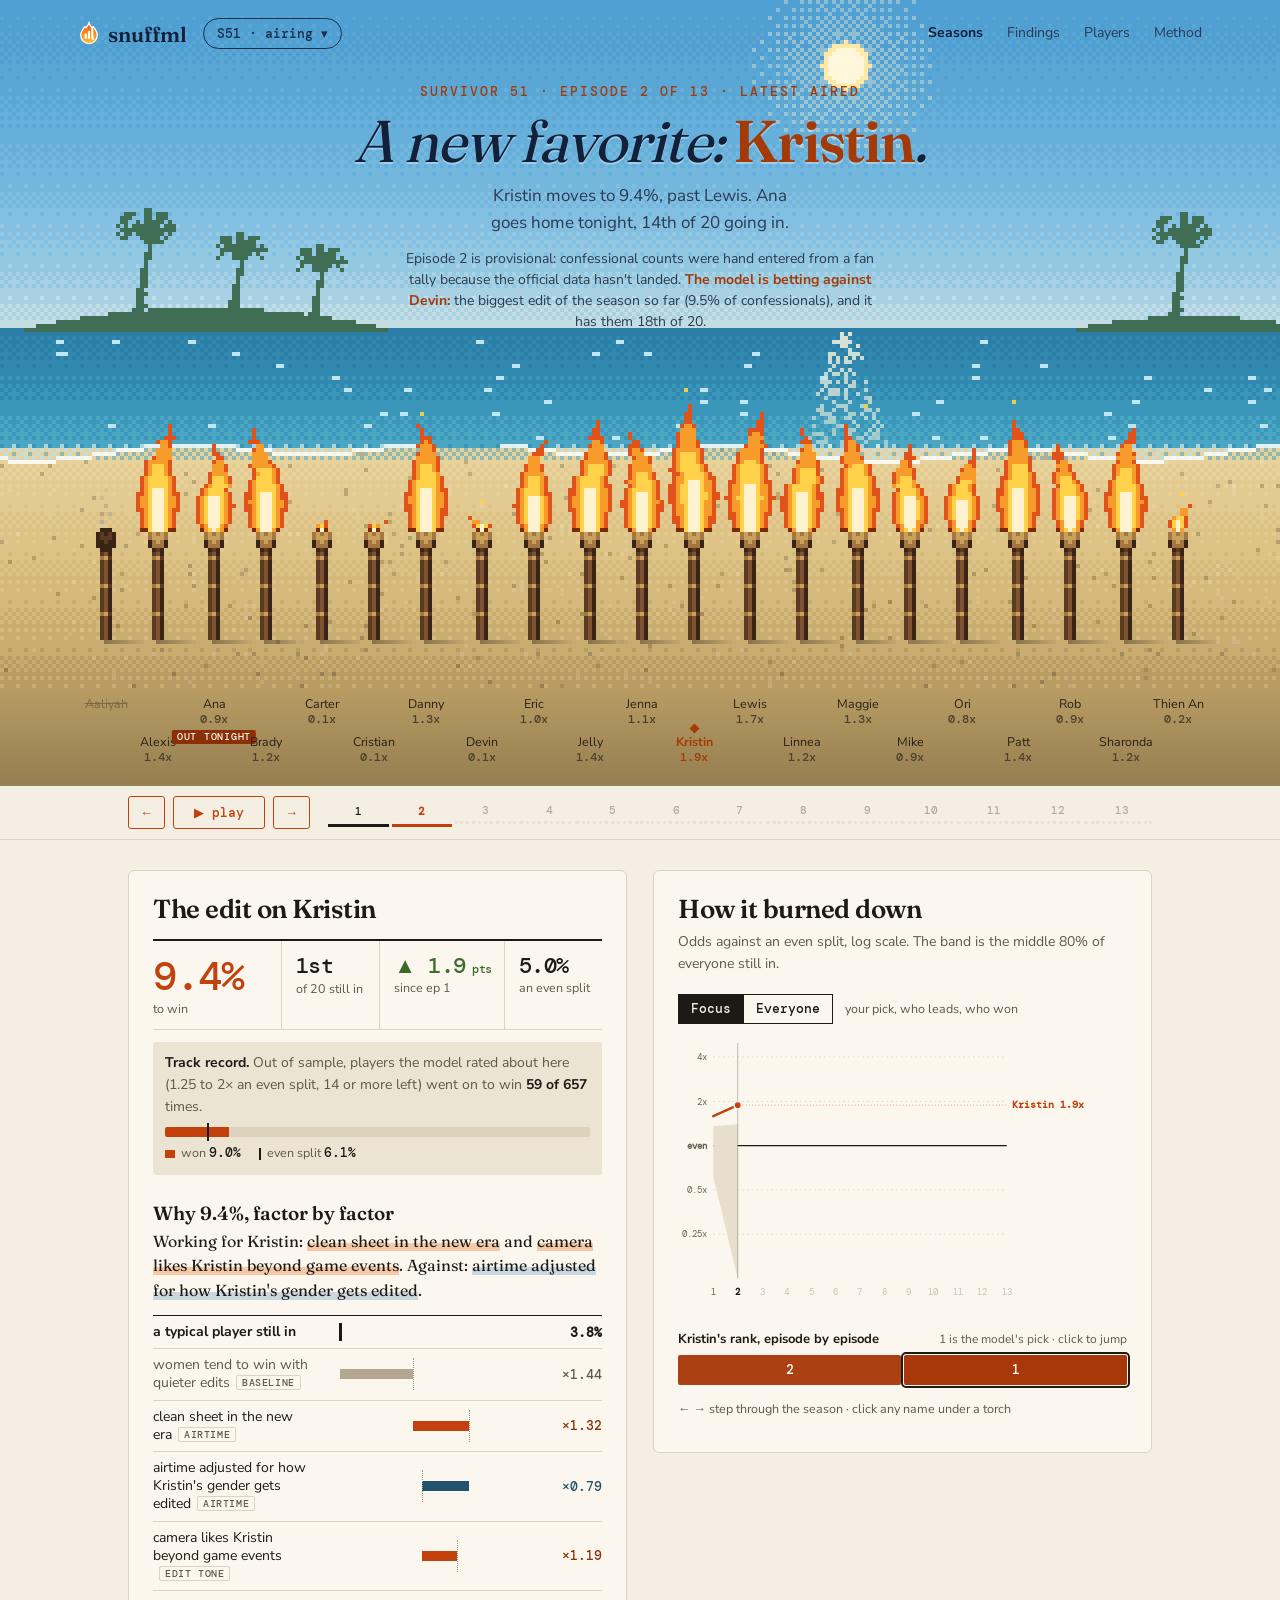
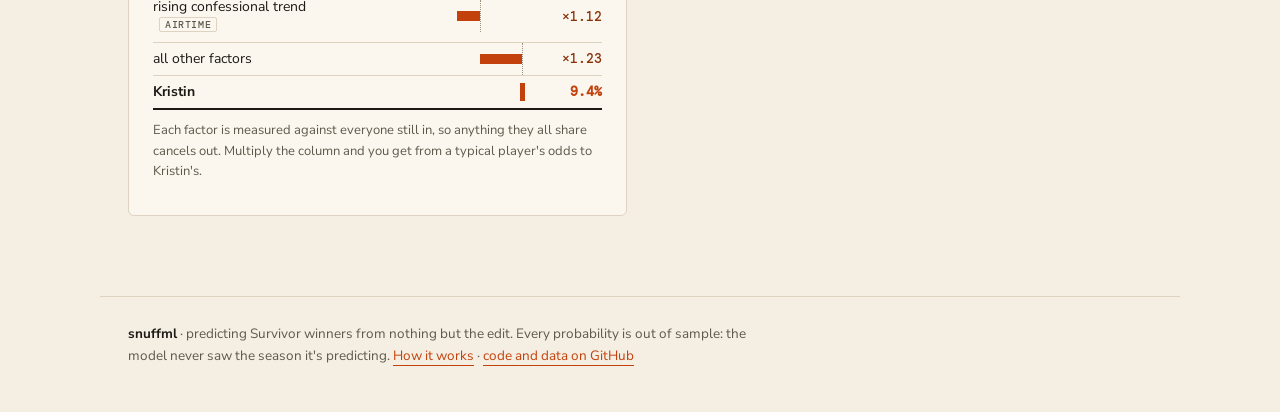
==== commit 0086561c: "end the beach on a hard edge, not a fade and the out-tonight tag gets a solid badge so it reads on d" ====
--- a/docs/index.html
+++ b/docs/index.html
@@ -9,8 +9,8 @@
 <link rel="icon" type="image/svg+xml" href="logo.svg">
 <link rel="preload" href="fonts/nunito-sans.woff2" as="font" type="font/woff2" crossorigin>
 <link rel="preload" href="fonts/dm-mono-500.woff2" as="font" type="font/woff2" crossorigin>
-<link rel="stylesheet" href="pages.css?v=31">
-<link rel="stylesheet" href="season.css?v=31">
+<link rel="stylesheet" href="pages.css?v=32">
+<link rel="stylesheet" href="season.css?v=32">
 <script>
   // links from the old single page site: #/season/41/7/<id> and the two views it had
   (function () {
@@ -48,11 +48,11 @@
   Every probability is out of sample: the model never saw the season it's predicting.
   <a href="method.html">How it works</a> · <a href="https://github.com/amonsalve1/snuff_ml">code and data on GitHub</a></p></footer>
 <script type="module">
-import { load, loadIndex, loadTrack, ranked, heat, seasonChart, slug, ordinal } from "./js/common.js?v=31";
-import { story } from "./js/story.js?v=31";
-import { rollText, fadeSwap, countTo, tween } from "./js/motion.js?v=31";
-import { createStage } from "./js/stage.js?v=31";
-import { renderPanel, rankPath } from "./js/panel.js?v=31";
+import { load, loadIndex, loadTrack, ranked, heat, seasonChart, slug, ordinal } from "./js/common.js?v=32";
+import { story } from "./js/story.js?v=32";
+import { rollText, fadeSwap, countTo, tween } from "./js/motion.js?v=32";
+import { createStage } from "./js/stage.js?v=32";
+import { renderPanel, rankPath } from "./js/panel.js?v=32";
 // #s47/ep4/rachel. the old #ep7/erika links still mean s41. a bare url opens
 // whatever is airing, or the latest season when nothing is
 const hash = location.hash;
--- a/docs/season.css
+++ b/docs/season.css
@@ -28,7 +28,9 @@
 .labels.day{--l-ink:#2a2116;--l-muted:#4f412c;--l-out:#6b5a40}
 .labels button{all:unset;position:absolute;top:8px;transform:translateX(-50%);display:grid;justify-items:center;line-height:1.25;cursor:pointer;padding:0 4px;border-radius:3px}.labels button:focus-visible{outline:2px solid var(--l-ink)}.labels .nm{position:relative}
 .labels .nm{font-size:12.5px;color:var(--l-ink);white-space:nowrap}.labels .v{font:500 11.5px "DM Mono";color:var(--l-muted)}
-.labels .tag{font:500 10px "DM Mono";letter-spacing:.08em;text-transform:uppercase;color:var(--ember);margin-top:1px}
+/* a solid tag, so it reads on noon sand, golden hour and night alike */
+.labels .tag{font:500 9.5px "DM Mono";letter-spacing:.08em;text-transform:uppercase;color:#fff6ec;background:#8a2f06;padding:1px 5px;border-radius:2px;margin-top:3px}
+.labels .tag:empty{display:none}
 .labels .sel .nm{color:var(--h-accent2,#ff9a4a);font-weight:700}.labels .sel .v{color:var(--h-accent2,#ff9a4a)}.labels.day .sel .nm,.labels.day .sel .v{color:#a33a08}
 .labels .out .nm,.labels .out .v{color:var(--l-out)}.labels .out .nm{text-decoration:line-through}
 .labels .sel .nm::before{content:"";position:absolute;top:-9px;left:50%;width:7px;height:7px;background:currentColor;transform:translateX(-50%) rotate(45deg)}
@@ -105,9 +107,10 @@
 .pop-cells a.airing{color:var(--flame);outline:2px dashed var(--flame);outline-offset:-2px}.k.airing{outline:1.5px dashed var(--flame);outline-offset:-1.5px}
 .pop-cells a.cur{box-shadow:0 0 0 2px #fbf7ee,0 0 0 4px var(--ink)}
 .pop-key{display:flex;gap:14px;margin-top:10px;font-size:12px;color:var(--muted)}.k{display:inline-block;width:11px;height:11px;border-radius:2px;margin-right:5px;vertical-align:-1px}
-.labels::after{content:"";position:absolute;left:0;right:0;bottom:-34px;height:34px;background:linear-gradient(var(--sand-dark,#1f1a2b),var(--paper));pointer-events:none}
+/* the beach ends on a hard edge, the way pixel art would: a darker band of sand, then paper */
+.labels{border-bottom:4px solid var(--sand-dark,#1f1a2b)}
 .labels .out .v{display:none}.labels .out .nm{opacity:.75}
-.tl{display:block;position:sticky;top:0;z-index:15;max-width:none;margin:34px 0 0;padding:10px 0;background:rgba(245,239,227,.93);backdrop-filter:blur(8px);-webkit-backdrop-filter:blur(8px);border-bottom:1px solid var(--rule)}
+.tl{display:block;position:sticky;top:0;z-index:15;max-width:none;margin:0;padding:10px 0;background:rgba(245,239,227,.93);backdrop-filter:blur(8px);-webkit-backdrop-filter:blur(8px);border-bottom:1px solid var(--rule)}
 .tl-in{max-width:1080px;margin:0 auto;padding:0 28px;display:flex;align-items:center;gap:8px}
 .tl-in>button{font:500 13px "DM Mono";background:transparent;color:var(--flame);border:1px solid var(--flame);border-radius:3px;padding:7px 11px;cursor:pointer;transition:background .15s,color .15s}
 .tl-in>button:hover,.tl-in>button:focus-visible{background:var(--flame);color:#fff;outline:none}
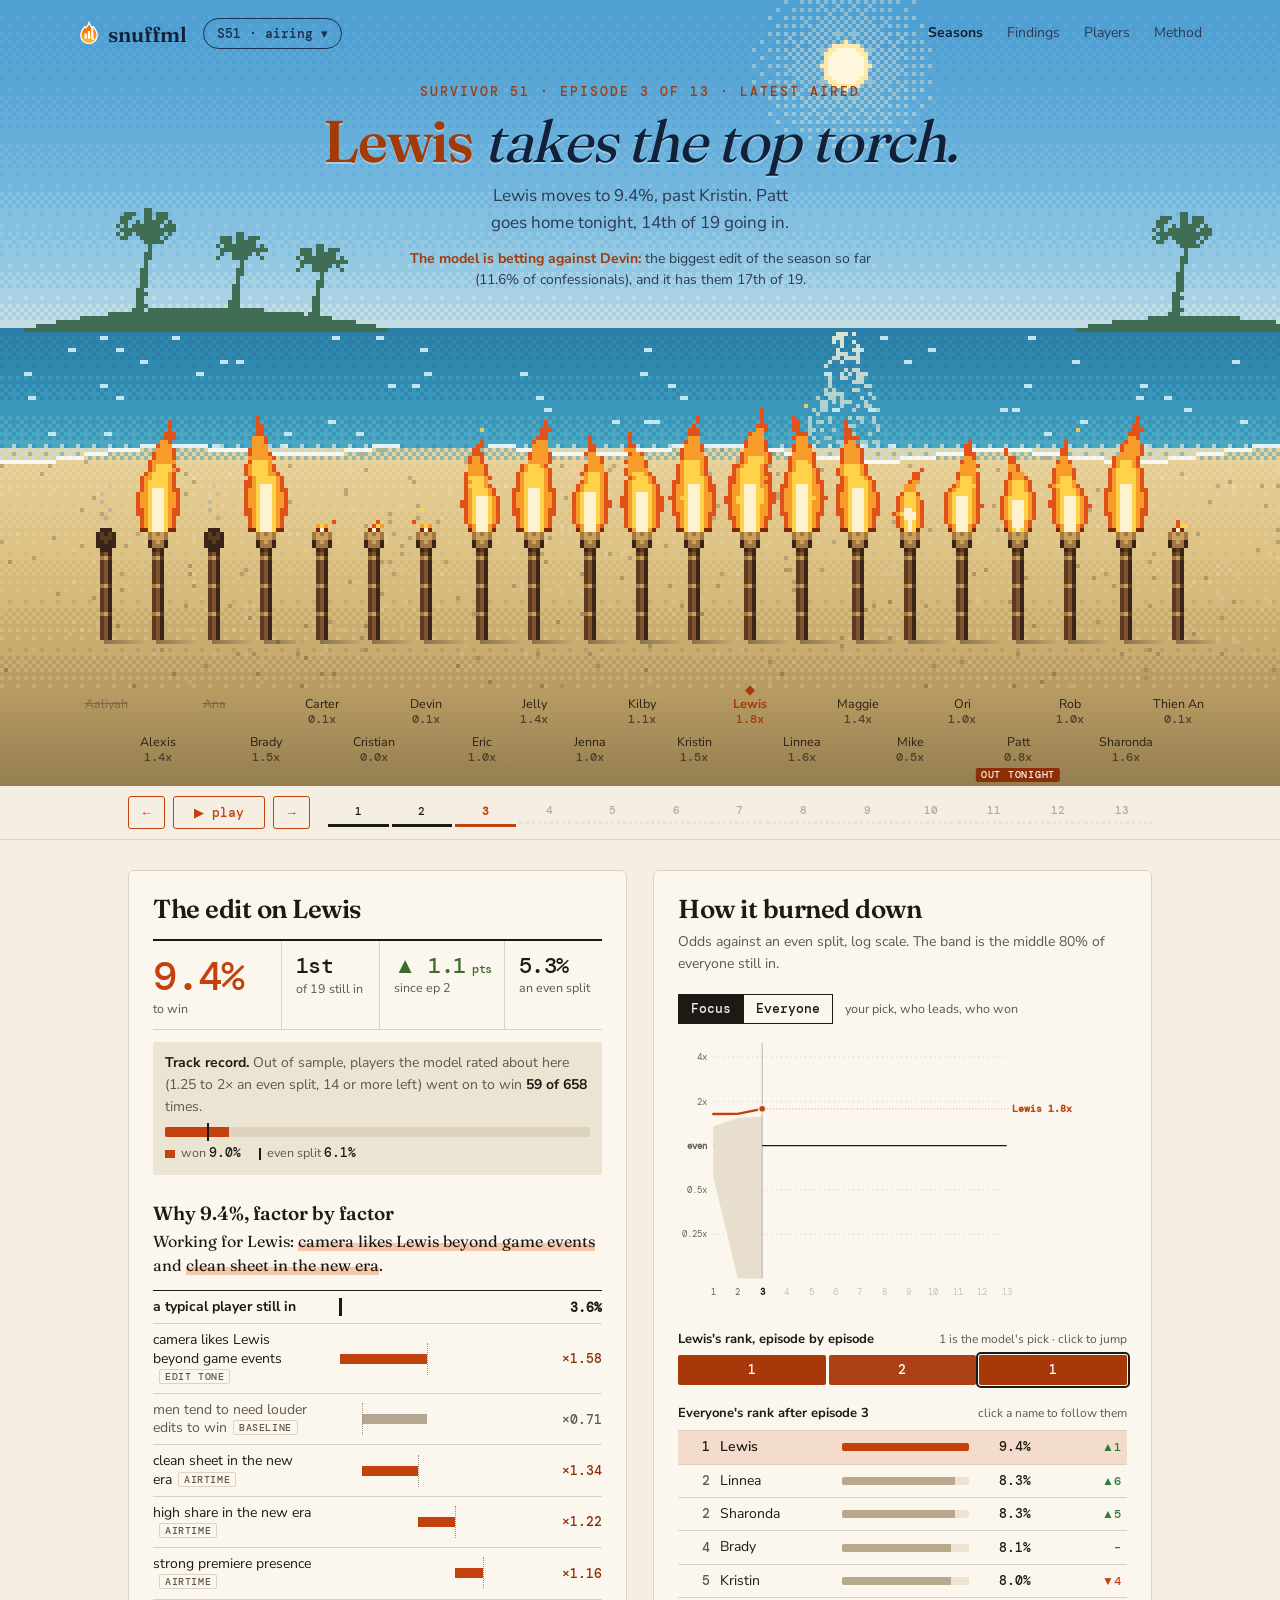
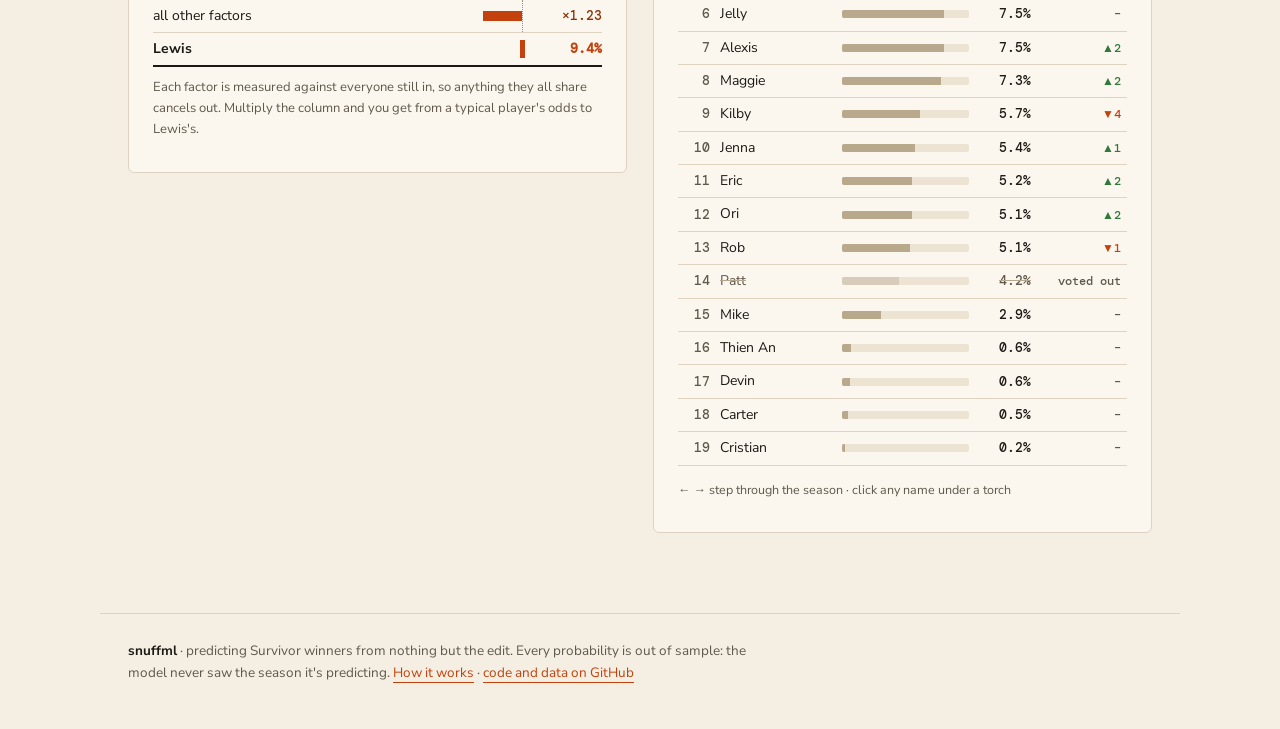
==== commit ea4c1d0f: "season page: everyone's rank after each episode A board under the rank strip that reorders as you st" ====
--- a/docs/index.html
+++ b/docs/index.html
@@ -9,8 +9,8 @@
 <link rel="icon" type="image/svg+xml" href="logo.svg">
 <link rel="preload" href="fonts/nunito-sans.woff2" as="font" type="font/woff2" crossorigin>
 <link rel="preload" href="fonts/dm-mono-500.woff2" as="font" type="font/woff2" crossorigin>
-<link rel="stylesheet" href="pages.css?v=32">
-<link rel="stylesheet" href="season.css?v=32">
+<link rel="stylesheet" href="pages.css?v=34">
+<link rel="stylesheet" href="season.css?v=34">
 <script>
   // links from the old single page site: #/season/41/7/<id> and the two views it had
   (function () {
@@ -41,18 +41,18 @@
   <button type="button" data-mode="focus" aria-pressed="true">Focus</button>
   <button type="button" data-mode="all" aria-pressed="false">Everyone</button>
   <span class="mode-hint" id="mode-hint"></span></div>
-<div id="chart"></div><div id="rankpath"></div>
+<div id="chart"></div><div id="rankpath"></div><div id="board"></div>
 <p class="keys">← → step through the season · click any name under a torch</p></section>
 </div></article>
 <footer class="site-foot"><p><b>snuffml</b> · predicting Survivor winners from nothing but the edit.
   Every probability is out of sample: the model never saw the season it's predicting.
   <a href="method.html">How it works</a> · <a href="https://github.com/amonsalve1/snuff_ml">code and data on GitHub</a></p></footer>
 <script type="module">
-import { load, loadIndex, loadTrack, ranked, heat, seasonChart, slug, ordinal } from "./js/common.js?v=32";
-import { story } from "./js/story.js?v=32";
-import { rollText, fadeSwap, countTo, tween } from "./js/motion.js?v=32";
-import { createStage } from "./js/stage.js?v=32";
-import { renderPanel, rankPath } from "./js/panel.js?v=32";
+import { load, loadIndex, loadTrack, ranked, place, heat, seasonChart, slug, ordinal } from "./js/common.js?v=34";
+import { story } from "./js/story.js?v=34";
+import { rollText, fadeSwap, countTo, tween } from "./js/motion.js?v=34";
+import { createStage } from "./js/stage.js?v=34";
+import { renderPanel, rankPath, board } from "./js/panel.js?v=34";
 // #s47/ep4/rachel. the old #ep7/erika links still mean s41. a bare url opens
 // whatever is airing, or the latest season when nothing is
 const hash = location.hash;
@@ -79,7 +79,7 @@
 // finished one on the frame where the eventual winner is still in the crowd
 function openIdx() {
   if (live || !winner) return n - 1;
-  const top3 = eps.findIndex((_, j) => winner.probs[j] != null && ranked(s, j).indexOf(winner) < 3);
+  const top3 = eps.findIndex((_, j) => winner.probs[j] != null && place(s, j, winner) <= 3);
   return Math.max(1, Math.min(top3 < 0 ? n - 1 : top3, Math.floor((n - 1) / 2)));
 }
 const asked = route && route[2] ? eps.indexOf(+route[2]) : -1;
@@ -170,6 +170,7 @@
     + Array.from({ length: arc - n }, (_, k) => `<span class="future" title="not aired yet">${eps[n - 1] + k + 1}</span>`).join("");
   renderPanel(document.getElementById("panel"), { s, i, sel, labels: L, track, ranked, animate });
   rankPath(document.getElementById("rankpath"), { s, i, sel, ranked, onEpisode: (j) => { stop(); go(j); } });
+  board(document.getElementById("board"), { s, i, sel, ranked, onPick: (p) => { st.sel = p; render(true); } });
   if (chartFor !== sel) {
     chartObj = seasonChart(document.getElementById("chart"), s, sel, CHART, tween, { mode: chartMode, slots: arc,
       onPick: (p) => { st.sel = p; render(true); } });
--- a/docs/season.css
+++ b/docs/season.css
@@ -88,6 +88,17 @@
 .rp button:hover{transform:translateY(-2px)}.rp button:focus-visible{outline:2px solid var(--flame);outline-offset:2px}
 .rp button.now{outline:2px solid var(--ink);outline-offset:1px}.rp button.gone{background:none;color:var(--muted)}
 .keys{font-size:12.5px;color:var(--muted);margin-top:14px}
+.bd{list-style:none;margin:0;padding:0;border-top:1px solid var(--rule)}
+.bd li{border-bottom:1px solid var(--rule)}
+.bd button{all:unset;box-sizing:border-box;cursor:pointer;width:100%;display:grid;grid-template-columns:26px minmax(0,8em) 1fr 52px 80px;gap:10px;align-items:center;padding:5px 6px;font-size:14px}
+.bd button:hover{background:#efe6d4}.bd button:focus-visible{outline:2px solid var(--flame);outline-offset:-2px}
+.bd .r{font:500 12.5px "DM Mono";color:var(--muted);text-align:right}
+.bd .nm{overflow:hidden;text-overflow:ellipsis;white-space:nowrap}
+.bd .bar{height:8px;background:#ece3d2;border-radius:2px;overflow:hidden}.bd .bar i{display:block;height:100%;background:#b9a98c;transition:width .4s}
+.bd .pc{font:500 12.5px "DM Mono";text-align:right}
+.bd .mv{font:500 12px "DM Mono";color:var(--muted);text-align:right;white-space:nowrap}.bd .mv.up{color:#2f7a3a}.bd .mv.down{color:var(--flame)}
+.bd li.sel button{background:#f3dccb;font-weight:600}.bd li.sel .bar i{background:var(--flame)}.bd li.sel .r{color:var(--ink)}
+.bd li.out .nm,.bd li.out .pc{color:var(--muted);text-decoration:line-through;text-decoration-color:#b3a78f}.bd li.out .bar i{background:#d6ccb9}
 @media(max-width:900px){.cols{grid-template-columns:1fr}}
 h2{font:600 26px Fraunces;letter-spacing:-.5px;margin:0 0 4px}.sub{color:var(--muted);font-size:14px;margin:0 0 18px}
 
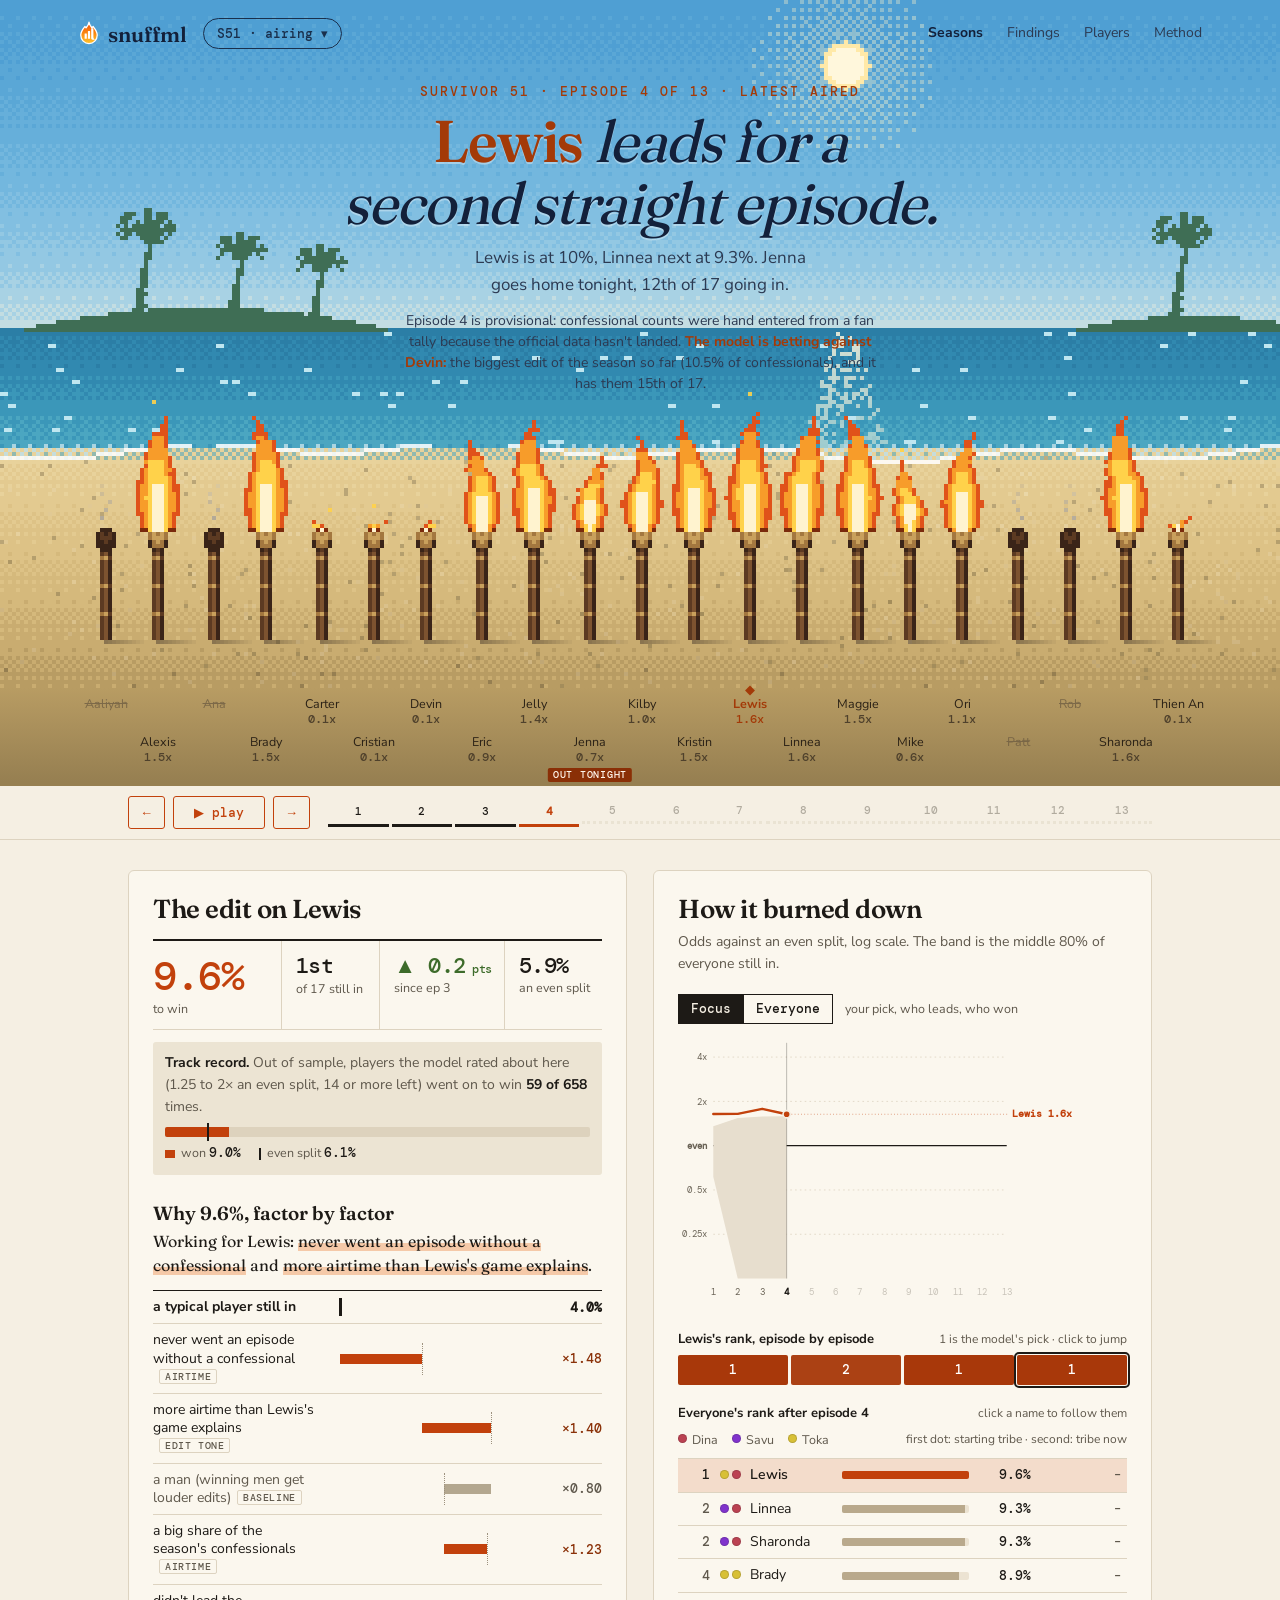
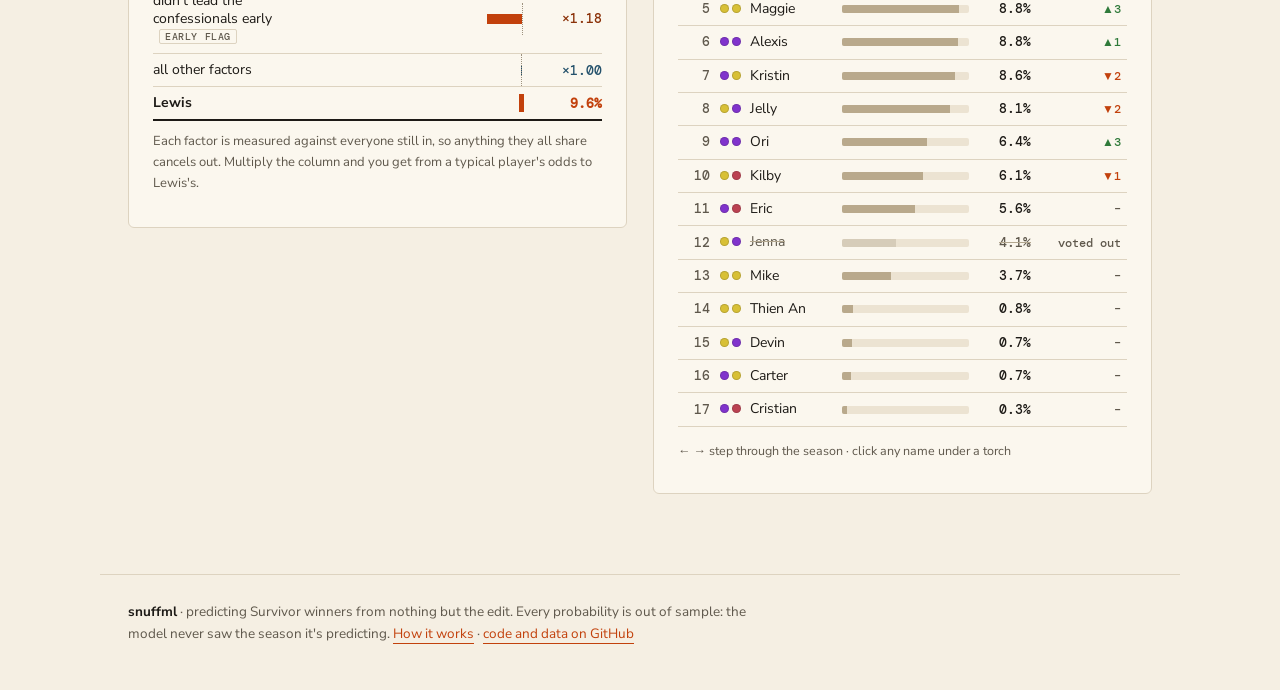
==== commit 7eb13a62: "season page: tribe dots on the board, factor wording from the player's side Starting tribe then trib" ====
--- a/docs/index.html
+++ b/docs/index.html
@@ -9,8 +9,8 @@
 <link rel="icon" type="image/svg+xml" href="logo.svg">
 <link rel="preload" href="fonts/nunito-sans.woff2" as="font" type="font/woff2" crossorigin>
 <link rel="preload" href="fonts/dm-mono-500.woff2" as="font" type="font/woff2" crossorigin>
-<link rel="stylesheet" href="pages.css?v=34">
-<link rel="stylesheet" href="season.css?v=34">
+<link rel="stylesheet" href="pages.css?v=42">
+<link rel="stylesheet" href="season.css?v=42">
 <script>
   // links from the old single page site: #/season/41/7/<id> and the two views it had
   (function () {
@@ -48,11 +48,11 @@
   Every probability is out of sample: the model never saw the season it's predicting.
   <a href="method.html">How it works</a> · <a href="https://github.com/amonsalve1/snuff_ml">code and data on GitHub</a></p></footer>
 <script type="module">
-import { load, loadIndex, loadTrack, ranked, place, heat, seasonChart, slug, ordinal } from "./js/common.js?v=34";
-import { story } from "./js/story.js?v=34";
-import { rollText, fadeSwap, countTo, tween } from "./js/motion.js?v=34";
-import { createStage } from "./js/stage.js?v=34";
-import { renderPanel, rankPath, board } from "./js/panel.js?v=34";
+import { load, loadIndex, loadTrack, ranked, place, heat, seasonChart, slug, ordinal } from "./js/common.js?v=42";
+import { story } from "./js/story.js?v=42";
+import { rollText, fadeSwap, countTo, tween } from "./js/motion.js?v=42";
+import { createStage } from "./js/stage.js?v=42";
+import { renderPanel, rankPath, board } from "./js/panel.js?v=42";
 // #s47/ep4/rachel. the old #ep7/erika links still mean s41. a bare url opens
 // whatever is airing, or the latest season when nothing is
 const hash = location.hash;
--- a/docs/season.css
+++ b/docs/season.css
@@ -90,6 +90,9 @@
 .keys{font-size:12.5px;color:var(--muted);margin-top:14px}
 .bd{list-style:none;margin:0;padding:0;border-top:1px solid var(--rule)}
 .bd li{border-bottom:1px solid var(--rule)}
+.td{display:inline-block;width:9px;height:9px;border-radius:50%;vertical-align:1px;box-shadow:inset 0 0 0 1px rgba(29,26,22,.18)}
+.tds{display:inline-flex;gap:3px;margin-right:9px;vertical-align:0}.bd:not(.two) .td.now{display:none}
+.bd-key{display:flex;flex-wrap:wrap;gap:4px 14px;margin:0 0 8px;font-size:12.5px;color:var(--muted)}.bd-key:empty{display:none}.bd-key .td{margin-right:5px}.bd-key .how{margin-left:auto;font-size:12px}
 .bd button{all:unset;box-sizing:border-box;cursor:pointer;width:100%;display:grid;grid-template-columns:26px minmax(0,8em) 1fr 52px 80px;gap:10px;align-items:center;padding:5px 6px;font-size:14px}
 .bd button:hover{background:#efe6d4}.bd button:focus-visible{outline:2px solid var(--flame);outline-offset:-2px}
 .bd .r{font:500 12.5px "DM Mono";color:var(--muted);text-align:right}
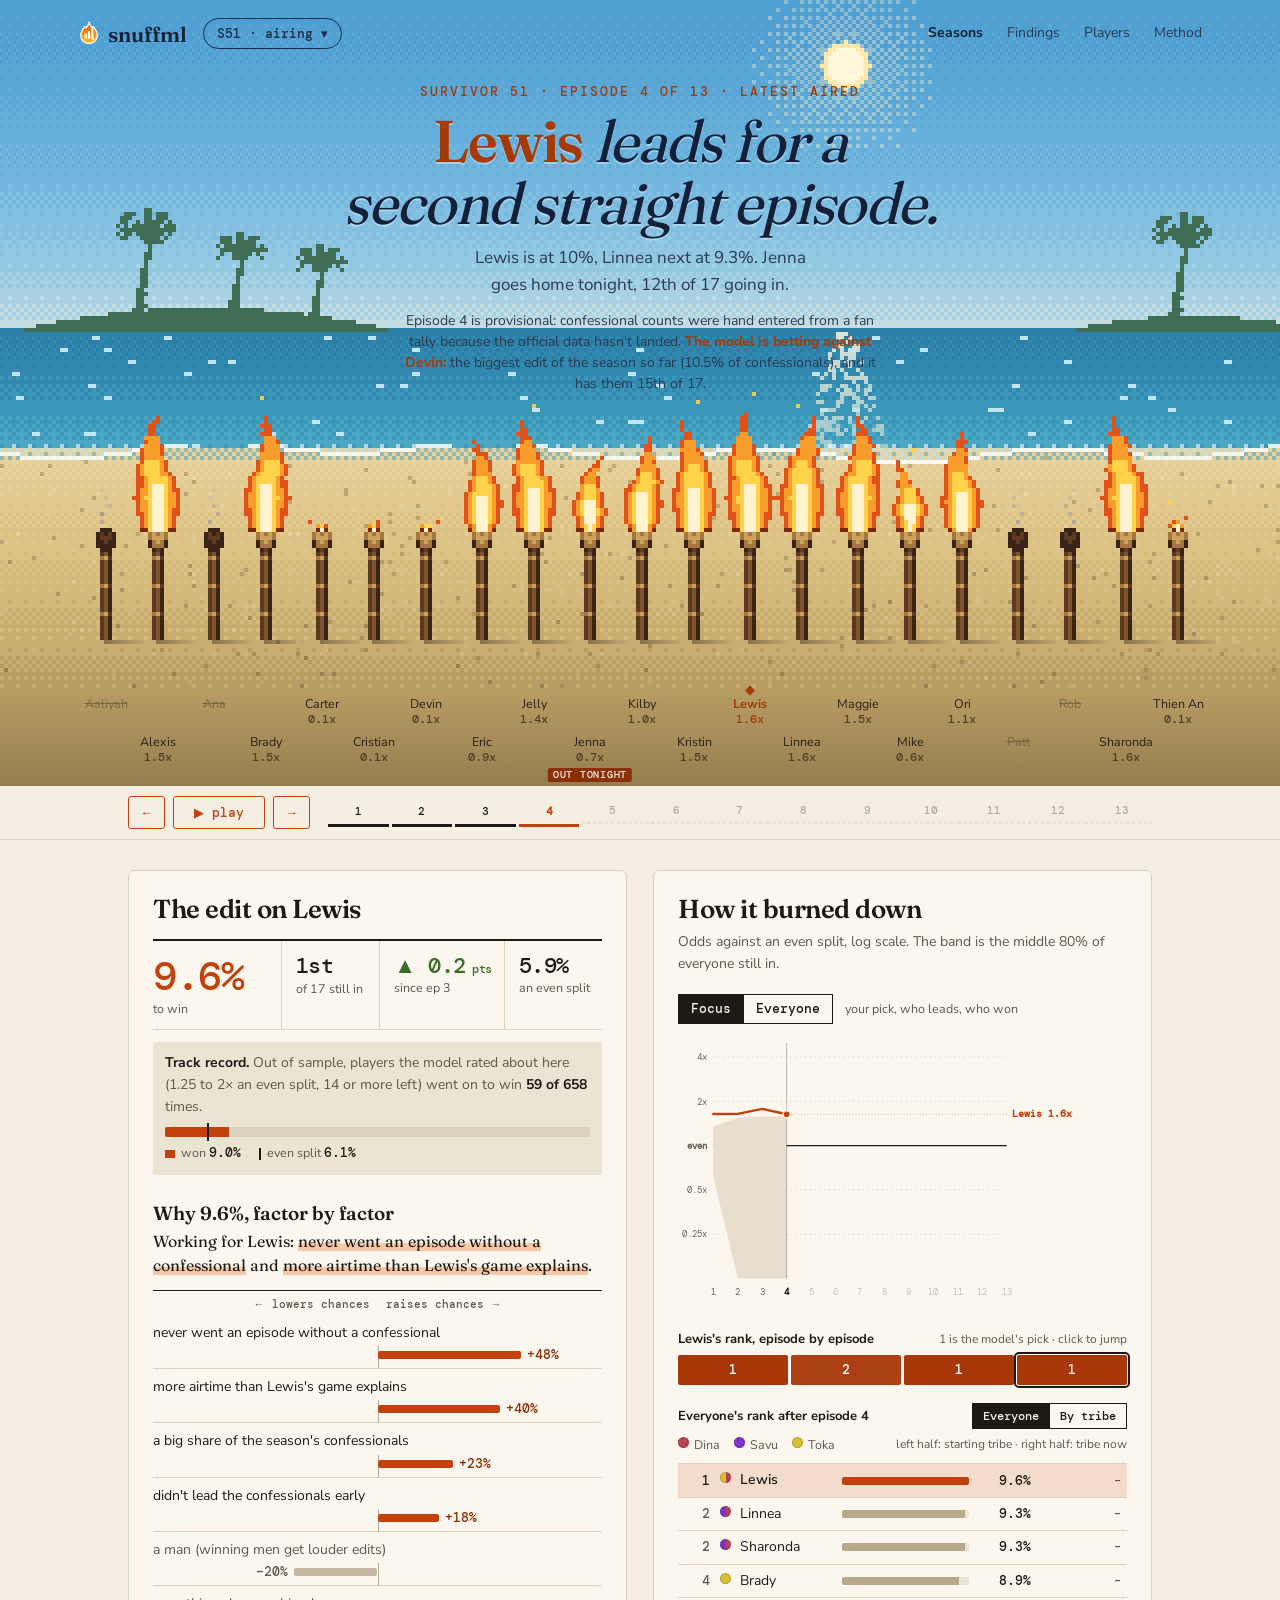
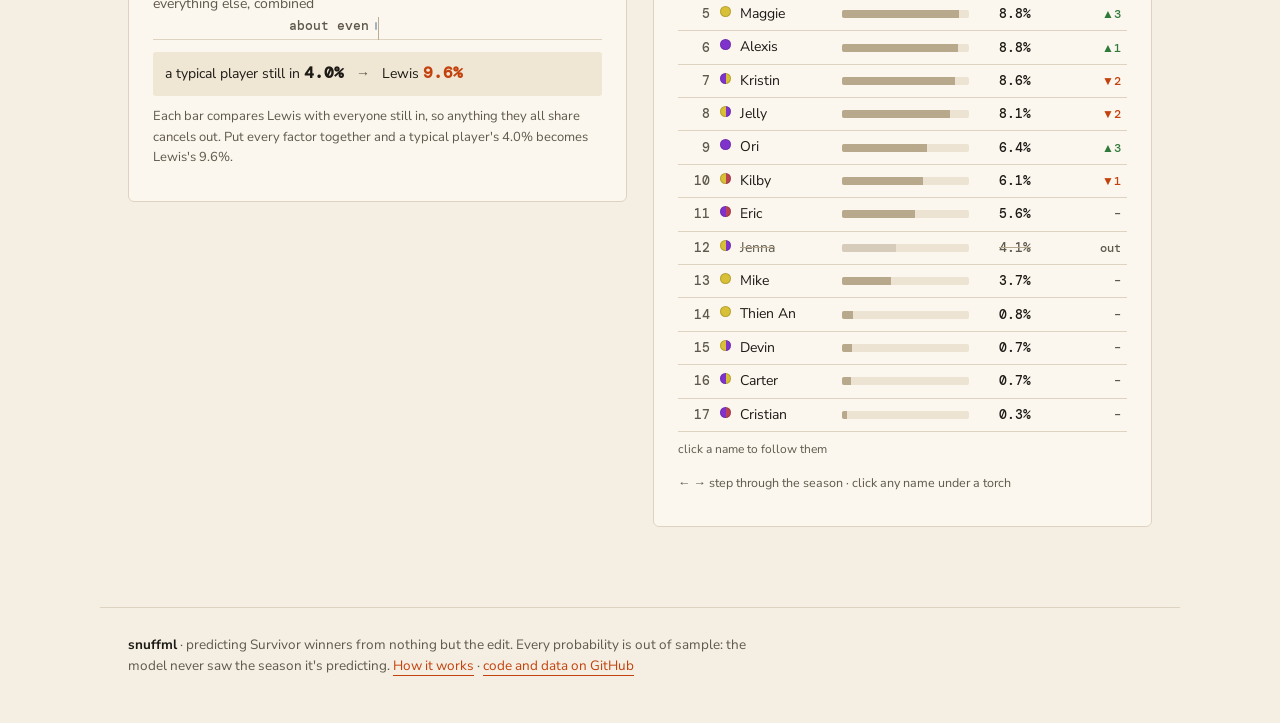
==== commit 3390e0ff: "factor chart: one centre line, effects in plain percent Helps grow right, hurts grow left, numbers a" ====
--- a/docs/index.html
+++ b/docs/index.html
@@ -9,8 +9,8 @@
 <link rel="icon" type="image/svg+xml" href="logo.svg">
 <link rel="preload" href="fonts/nunito-sans.woff2" as="font" type="font/woff2" crossorigin>
 <link rel="preload" href="fonts/dm-mono-500.woff2" as="font" type="font/woff2" crossorigin>
-<link rel="stylesheet" href="pages.css?v=42">
-<link rel="stylesheet" href="season.css?v=42">
+<link rel="stylesheet" href="pages.css?v=50">
+<link rel="stylesheet" href="season.css?v=50">
 <script>
   // links from the old single page site: #/season/41/7/<id> and the two views it had
   (function () {
@@ -48,11 +48,11 @@
   Every probability is out of sample: the model never saw the season it's predicting.
   <a href="method.html">How it works</a> · <a href="https://github.com/amonsalve1/snuff_ml">code and data on GitHub</a></p></footer>
 <script type="module">
-import { load, loadIndex, loadTrack, ranked, place, heat, seasonChart, slug, ordinal } from "./js/common.js?v=42";
-import { story } from "./js/story.js?v=42";
-import { rollText, fadeSwap, countTo, tween } from "./js/motion.js?v=42";
-import { createStage } from "./js/stage.js?v=42";
-import { renderPanel, rankPath, board } from "./js/panel.js?v=42";
+import { load, loadIndex, loadTrack, ranked, place, heat, seasonChart, slug, ordinal } from "./js/common.js?v=50";
+import { story } from "./js/story.js?v=50";
+import { rollText, fadeSwap, countTo, tween } from "./js/motion.js?v=50";
+import { createStage } from "./js/stage.js?v=50";
+import { renderPanel, rankPath, board } from "./js/panel.js?v=50";
 // #s47/ep4/rachel. the old #ep7/erika links still mean s41. a bare url opens
 // whatever is airing, or the latest season when nothing is
 const hash = location.hash;
--- a/docs/pages.css
+++ b/docs/pages.css
@@ -55,3 +55,25 @@
   .site-foot{padding-left:16px;padding-right:16px}
   .band h1{font-size:30px}
 }
+
+/* the factor chart (season page and method page share it, panel.js factorChart) */
+.wfall{border-top:1px solid var(--ink);container-type:inline-size}
+.wf,.wf-axis{display:grid;grid-template-columns:minmax(0,5fr) minmax(0,6fr);column-gap:14px;align-items:stretch}
+.wf{border-bottom:1px solid var(--rule);font-size:14px;line-height:1.3}
+.wf .lab{padding:9px 0;align-self:center}
+.wf .trk,.wf-axis .trk{position:relative;min-height:34px}
+.wf .mid{position:absolute;left:50%;top:0;bottom:-1px;border-left:1px solid #b9ad97}
+.wf .seg{position:absolute;top:50%;height:8px;margin-top:-4px;border-radius:2px;background:var(--flame)}.wf.neg .seg{background:var(--sea)}
+.wf .tip{position:absolute;top:50%;transform:translateY(-50%);font:500 12.5px "DM Mono";white-space:nowrap;color:#8a3108}.wf.neg .tip{color:var(--sea)}
+.wf.base .lab{color:var(--muted)}.wf.base .seg{background:#c4b8a1}.wf.base .tip{color:var(--muted)}
+.wf.rest .lab,.wf.rest .tip{color:var(--muted)}.wf.rest .seg{opacity:.4}
+.wf-axis .trk{min-height:0;height:24px;font:500 11px "DM Mono";color:var(--muted)}
+.wf-axis b{position:absolute;bottom:4px;font-weight:500;white-space:nowrap}.wf-axis .l{right:calc(50% + 8px)}.wf-axis .r{left:calc(50% + 8px)}
+.wf-sum{display:flex;align-items:baseline;flex-wrap:wrap;gap:6px 12px;margin-top:12px;padding:10px 12px;background:#efe6d4;border-radius:3px;font-size:14px}
+.wf-sum b{font:600 16px "DM Mono"}.wf-sum .endv{color:var(--flame)}.wf-sum .to{color:var(--muted)}
+/* narrow: the label goes on its own line above its bar */
+@container (max-width:480px){
+  .wf,.wf-axis{grid-template-columns:1fr}
+  .wf .lab{padding:9px 0 0}.wf .trk{min-height:26px}.wf .mid{top:4px}
+  .wf-axis span:first-child{display:none}
+}
--- a/docs/season.css
+++ b/docs/season.css
@@ -62,18 +62,7 @@
 .panel h3{font:600 19px Fraunces;margin:26px 0 4px}
 .panel .read{font:400 17px/1.5 Fraunces;margin:0 0 12px;color:var(--ink)}
 .panel .read em{font-style:normal;background:linear-gradient(transparent 60%,#f5c9a8 60%)}.panel .read em.neg{background:linear-gradient(transparent 60%,#c9d8df 60%)}
-.wfall{border-top:1px solid var(--ink)}
-.wf{display:grid;grid-template-columns:minmax(0,1fr) 210px 54px;gap:12px;align-items:center;padding:7px 0;border-bottom:1px solid var(--rule);font-size:14px;line-height:1.3}
-.wf .lab small{display:inline-block;margin-left:6px;font:500 10px "DM Mono";letter-spacing:.06em;text-transform:uppercase;color:var(--muted);border:1px solid var(--rule);padding:0 5px;border-radius:2px;vertical-align:1px}
-.wf .trk{position:relative;height:16px}
-.wf .seg{position:absolute;top:3px;height:10px;background:var(--flame)}.wf.neg .seg{background:var(--sea)}
-.wf .join{position:absolute;top:-8px;bottom:-8px;width:0;border-left:1px dotted #9d927f}
-.wf .tick{position:absolute;top:-1px;width:3px;height:18px;margin-left:-1px;background:var(--ink)}
-.wf .val{font:500 13px "DM Mono";text-align:right}
-.wf.start,.wf.end{font-weight:700}.wf.start .val,.wf.end .val{font-weight:700}
-.wf.end{border-bottom:2px solid var(--ink)}.wf.end .tick{background:var(--flame);width:5px;margin-left:-2px}.wf.end .val{color:var(--flame)}
-.wf.pos .val{color:#8a3108}.wf.neg .val{color:var(--sea)}
-.wf.base .seg{background:#b3a78f}.wf.base .val{color:var(--muted)}.wf.base .lab{color:var(--muted)}
+
 .panel .foot{font-size:13px;color:var(--muted);margin-top:10px}
 .chartcol #chart{margin-top:6px}
 .modes{display:flex;align-items:center;gap:0;margin-top:14px}
@@ -90,9 +79,24 @@
 .keys{font-size:12.5px;color:var(--muted);margin-top:14px}
 .bd{list-style:none;margin:0;padding:0;border-top:1px solid var(--rule)}
 .bd li{border-bottom:1px solid var(--rule)}
-.td{display:inline-block;width:9px;height:9px;border-radius:50%;vertical-align:1px;box-shadow:inset 0 0 0 1px rgba(29,26,22,.18)}
-.tds{display:inline-flex;gap:3px;margin-right:9px;vertical-align:0}.bd:not(.two) .td.now{display:none}
-.bd-key{display:flex;flex-wrap:wrap;gap:4px 14px;margin:0 0 8px;font-size:12.5px;color:var(--muted)}.bd-key:empty{display:none}.bd-key .td{margin-right:5px}.bd-key .how{margin-left:auto;font-size:12px}
+.td{display:inline-block;width:11px;height:11px;border-radius:50%;vertical-align:1px;box-shadow:inset 0 0 0 1px rgba(29,26,22,.18)}
+.bd .nm .td{margin-right:9px}
+.bd-key{display:flex;flex-wrap:wrap;gap:4px 14px;margin:0 0 8px;font-size:12.5px;color:var(--muted)}.bd-key:empty{display:none}.bd-key .td{margin-right:5px}
+.bd-modes{display:inline-flex;flex:none;margin-left:10px}.bd-modes[hidden]{display:none}
+.bd-modes button{all:unset;cursor:pointer;white-space:nowrap;font:500 12px "DM Mono";padding:4px 10px;border:1px solid var(--ink);color:var(--ink)}
+.bd-modes button+button{border-left:0}.bd-modes button[aria-pressed="true"]{background:var(--ink);color:var(--paper)}
+.bd-modes button:focus-visible{outline:2px solid var(--flame);outline-offset:2px}
+.bd-hint{font-size:12px;color:var(--muted);margin:8px 0 0}
+.bt{display:grid;gap:10px;align-items:start}.bd-key[hidden]{display:none}.bt[hidden]{display:none}
+.bt h4{display:flex;align-items:center;gap:6px;margin:0 0 4px;padding-bottom:5px;border-bottom:2px solid var(--ink);font-weight:600;font-size:14px}
+.bt h4 .td{margin:0}.bt h4 span{margin-left:auto;font:500 12px "DM Mono";color:var(--muted)}
+.bt ol{list-style:none;margin:0;padding:0}.bt li{border-bottom:1px solid var(--rule)}
+.bt button{all:unset;box-sizing:border-box;cursor:pointer;width:100%;display:grid;grid-template-columns:14px minmax(0,1fr) auto;gap:5px;align-items:center;padding:5px 3px;font-size:13.5px}
+.bt button:hover{background:#efe6d4}.bt button:focus-visible{outline:2px solid var(--flame);outline-offset:-2px}
+.bt .r{font:500 12px "DM Mono";color:var(--muted);text-align:right}.bt .nm{overflow:hidden;text-overflow:ellipsis;white-space:nowrap}
+.bt .pc{font:500 12px "DM Mono"}
+.bt li.sel button{background:#f3dccb;font-weight:600}.bt li.out .nm,.bt li.out .pc{color:var(--muted);text-decoration:line-through;text-decoration-color:#b3a78f}
+@media(max-width:520px){.bt{grid-template-columns:1fr !important}}.bd-key .how{margin-left:auto;font-size:12px}
 .bd button{all:unset;box-sizing:border-box;cursor:pointer;width:100%;display:grid;grid-template-columns:26px minmax(0,8em) 1fr 52px 80px;gap:10px;align-items:center;padding:5px 6px;font-size:14px}
 .bd button:hover{background:#efe6d4}.bd button:focus-visible{outline:2px solid var(--flame);outline-offset:-2px}
 .bd .r{font:500 12.5px "DM Mono";color:var(--muted);text-align:right}
@@ -149,5 +153,4 @@
   .stats{grid-template-columns:1fr 1fr}
   .stats>div:nth-child(odd){padding-left:0;border-left:0}
   .stats>div:nth-child(n+3){border-top:1px solid var(--rule)}
-  .wf{grid-template-columns:minmax(0,1fr) 110px 46px;gap:8px}
 }
